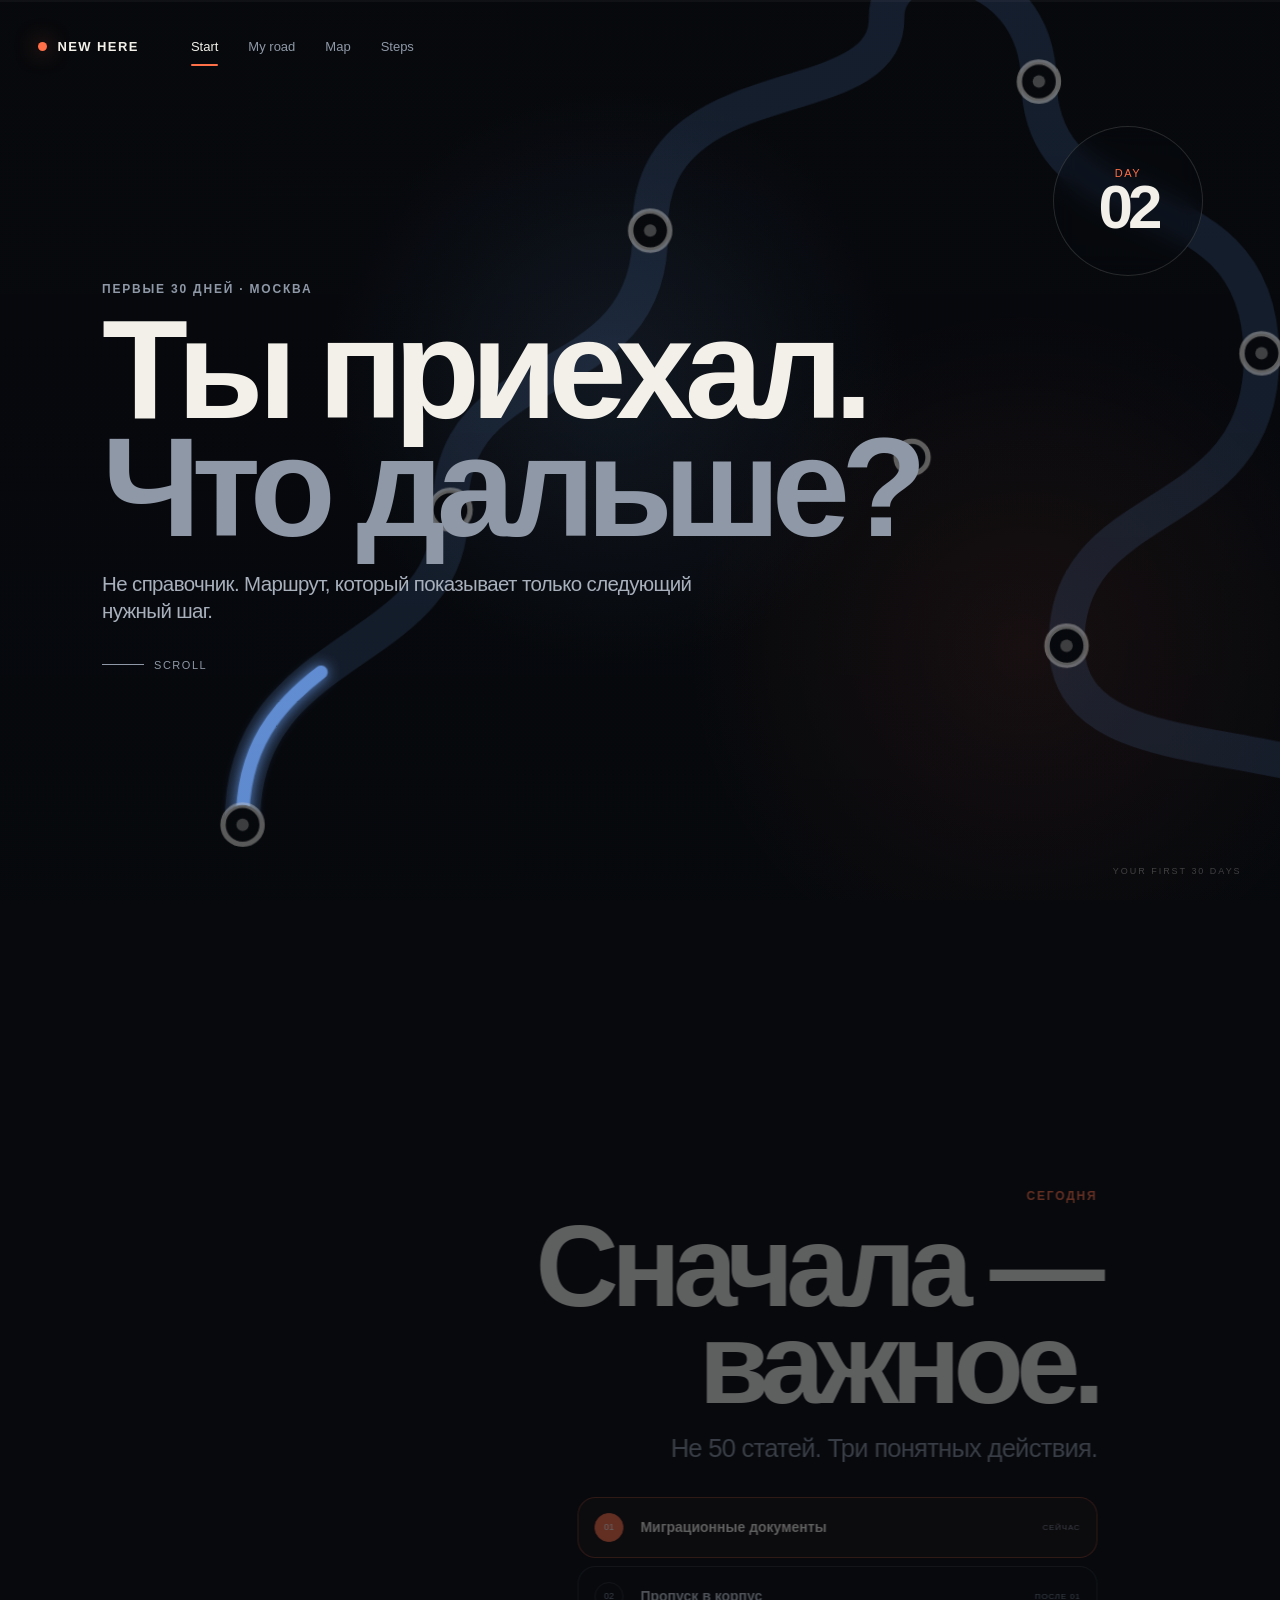
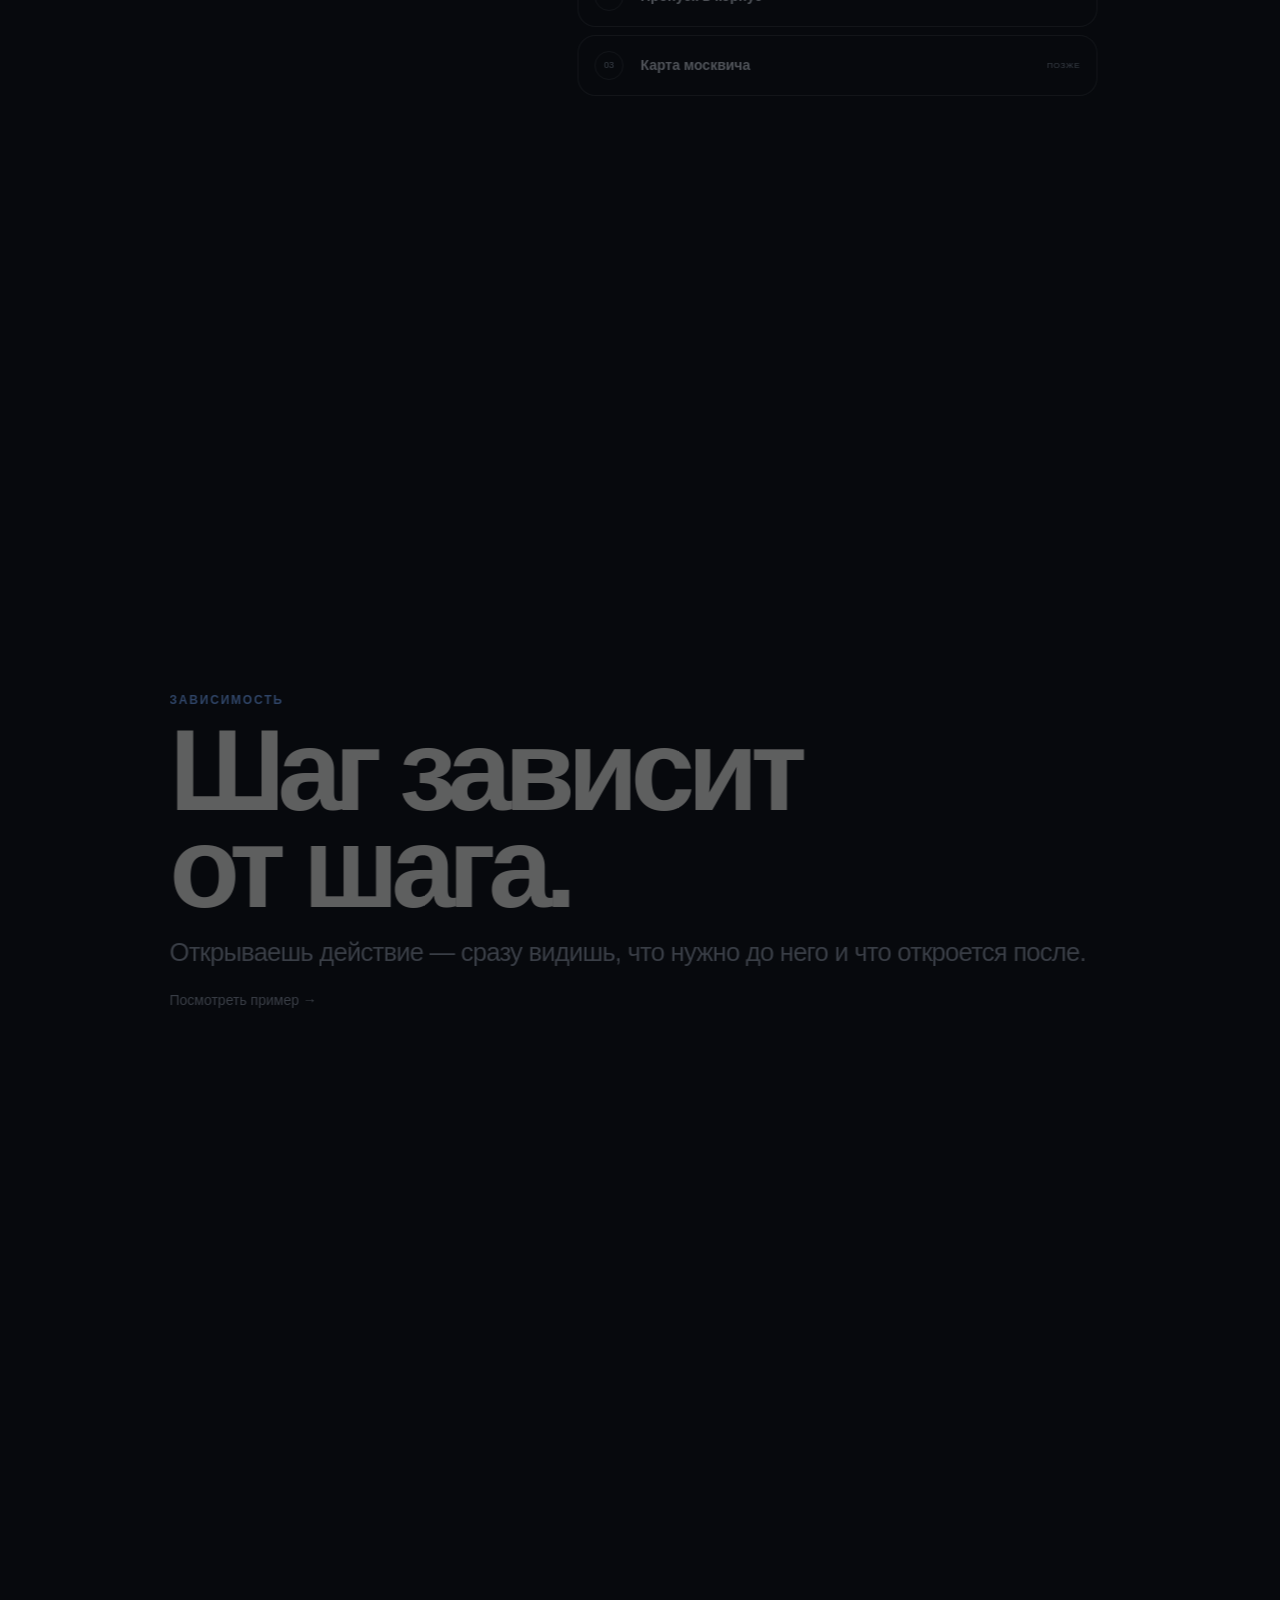
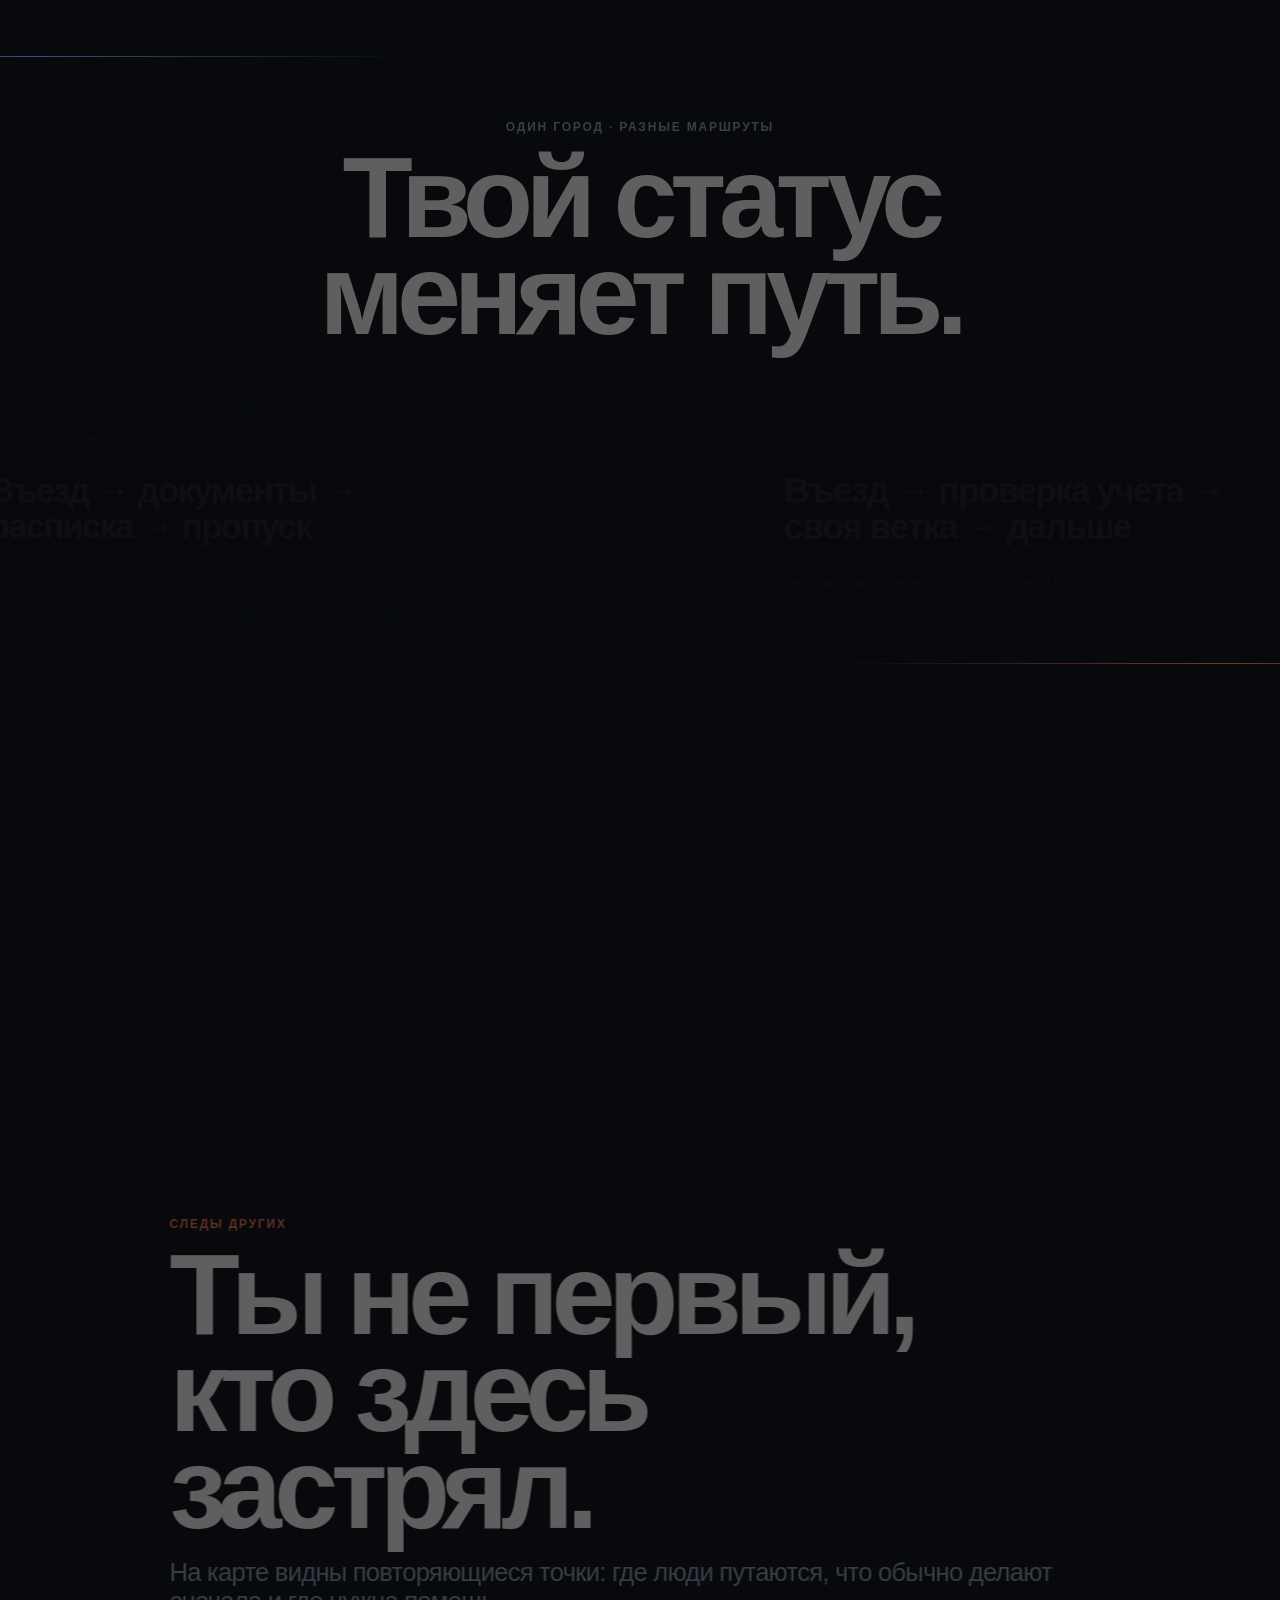
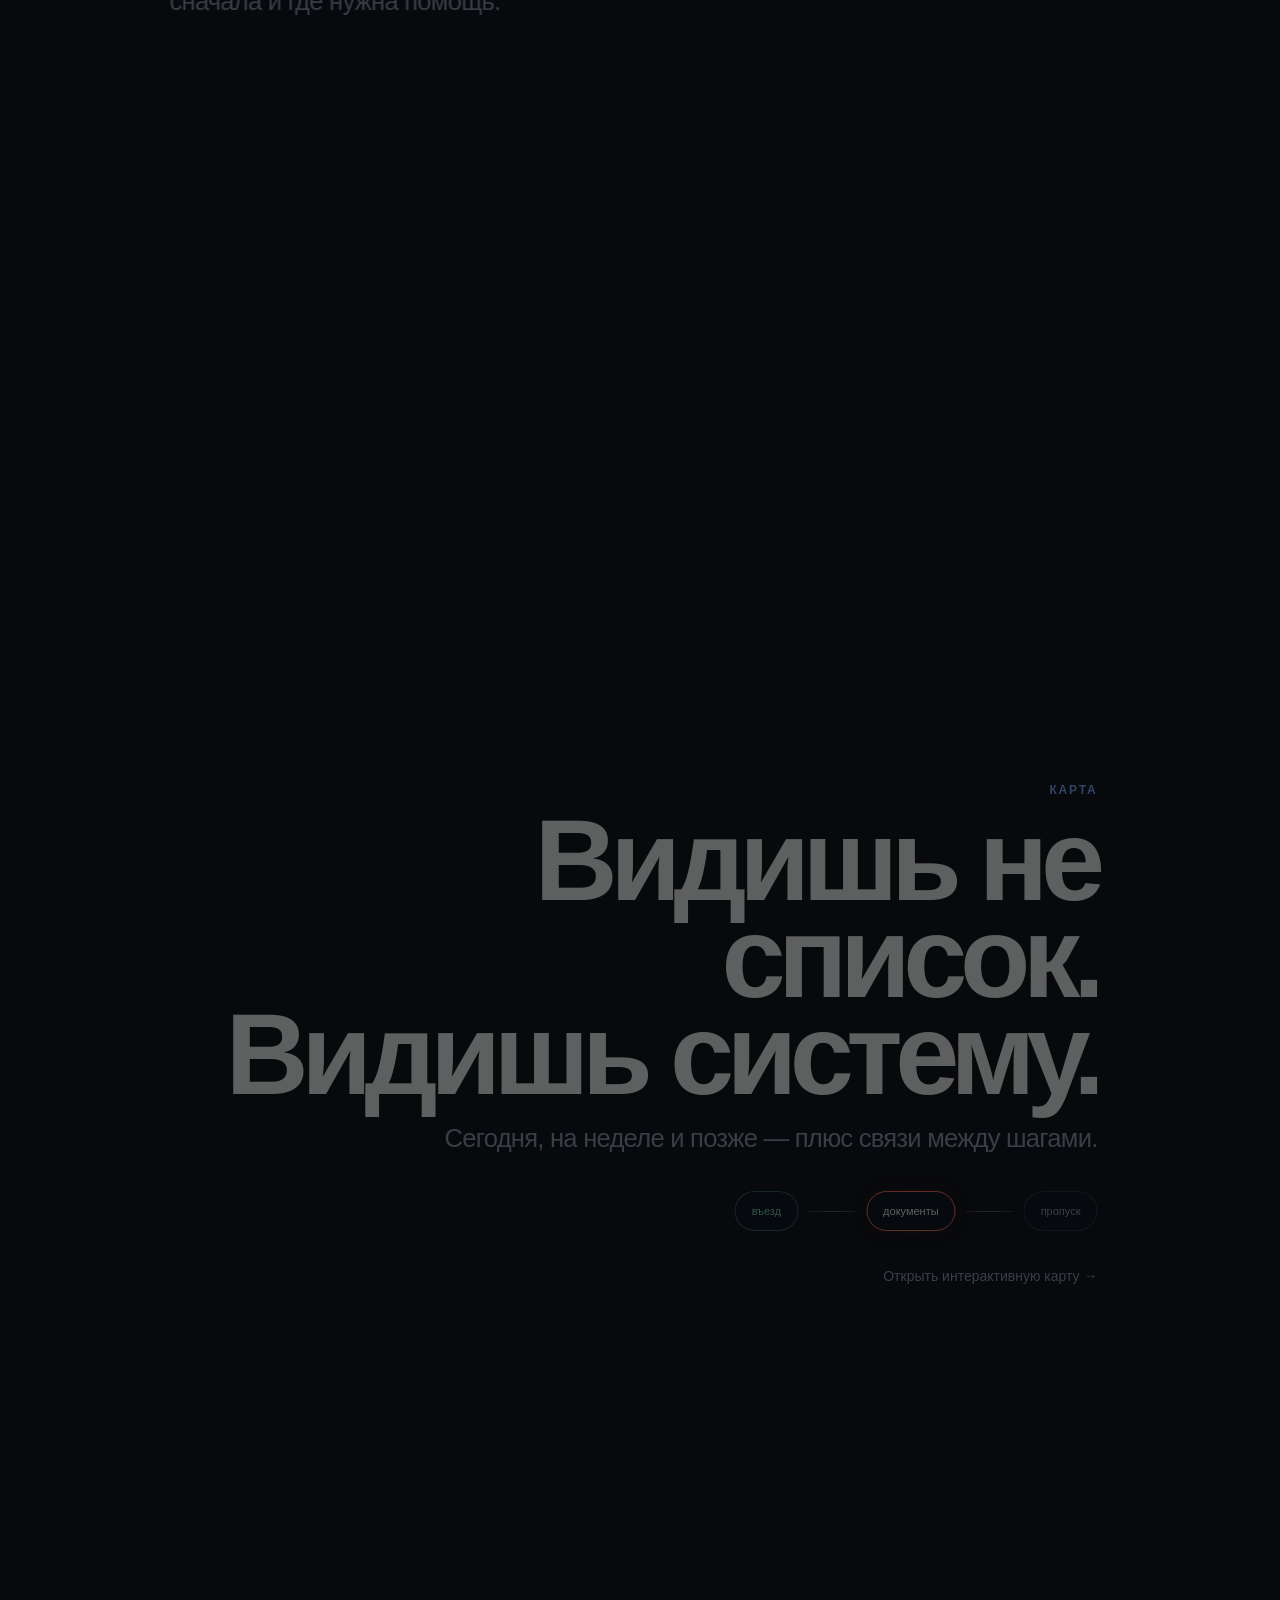
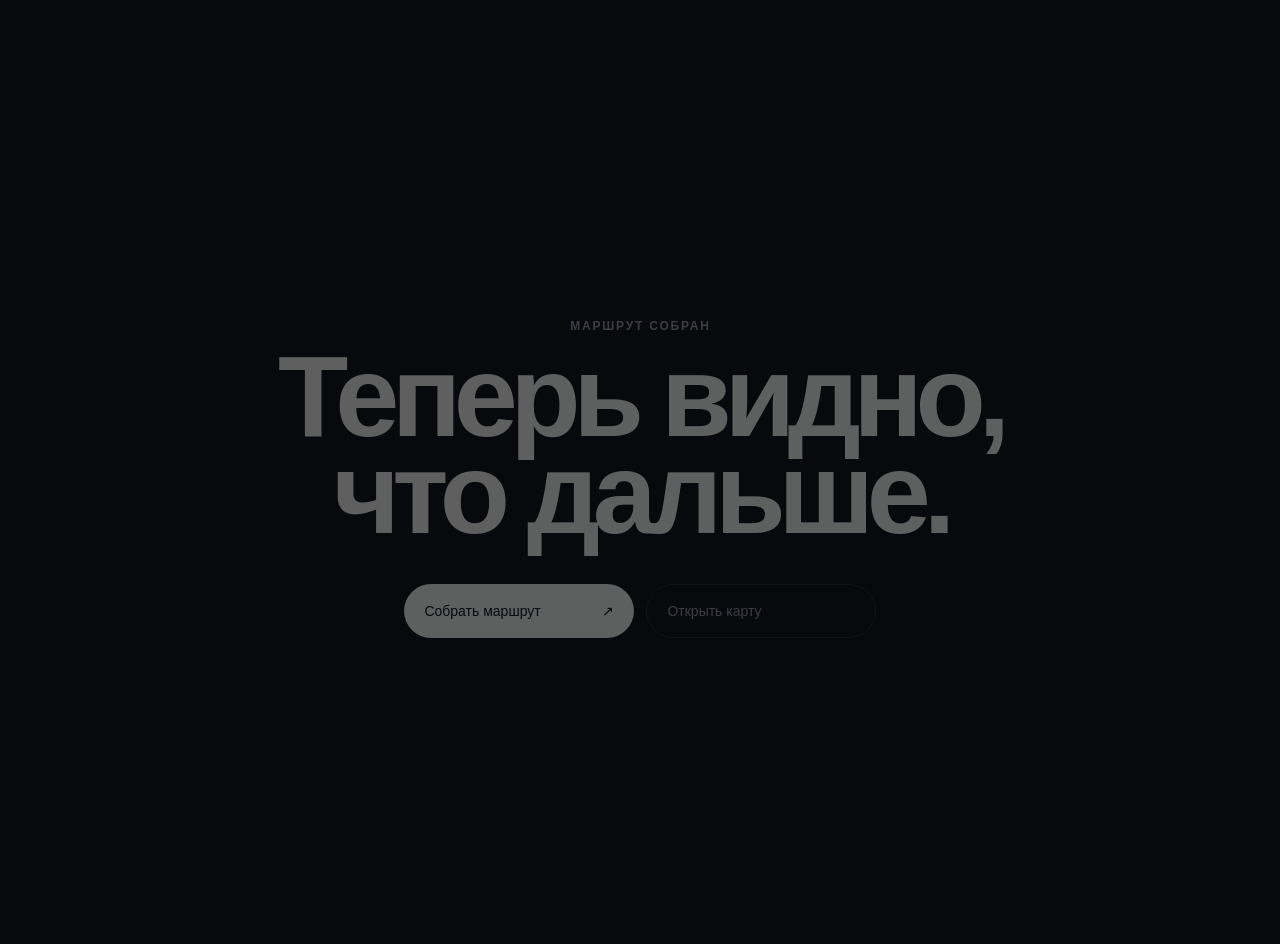
==== index.html @ 11627825 "Add files via upload" ====
<!doctype html>
<html lang="ru">
<head>
  <meta charset="utf-8">
  <meta name="viewport" content="width=device-width,initial-scale=1">
  <title>NEW HERE: Moscow</title>
  <meta name="description" content="Первые 30 дней иностранного студента в Москве — как понятный маршрут.">
  <link rel="stylesheet" href="home-v4.css">
</head>
<body class="home-page v4-home">
  <div class="scroll-progress" aria-hidden="true"><span></span></div>

  <header class="site-header">
    <a class="brand" href="index.html"><span class="brand-mark"></span>NEW HERE</a>
    <nav class="nav">
      <a class="active" href="index.html">Start</a>
      <a href="route.html">My road</a>
      <a href="map.html">Map</a>
      <a href="step.html">Steps</a>
    </nav>
  </header>

  <div class="route-stage" aria-hidden="true">
    <div class="route-phase-label">YOUR FIRST 30 DAYS</div>
    <div class="route-camera">
      <svg class="route-svg" viewBox="0 0 1700 1200" preserveAspectRatio="xMidYMid meet">
        <defs>
          <filter id="softGlow" x="-50%" y="-50%" width="200%" height="200%">
            <feGaussianBlur stdDeviation="8" result="blur"/>
            <feMerge><feMergeNode in="blur"/><feMergeNode in="SourceGraphic"/></feMerge>
          </filter>
        </defs>
        <path class="route-shadow" d="M180 1030 C180 820 420 850 420 680 C420 500 650 560 650 370 C650 180 920 250 920 135 C920 55 1090 70 1090 210 C1090 390 1335 310 1335 520 C1335 720 1110 670 1110 845 C1110 1010 1430 920 1530 1080"/>
        <path class="route-main" d="M180 1030 C180 820 420 850 420 680 C420 500 650 560 650 370 C650 180 920 250 920 135 C920 55 1090 70 1090 210 C1090 390 1335 310 1335 520 C1335 720 1110 670 1110 845 C1110 1010 1430 920 1530 1080"/>
        <path class="route-branch" d="M650 370 C770 410 780 630 940 630 C1060 630 1070 520 1200 520"/>
        <path class="route-branch route-branch-two" d="M1110 845 C965 900 900 1030 770 1030 C650 1030 625 915 510 915"/>

        <g class="route-node n0" data-node="0"><circle cx="180" cy="1030" r="22"/><circle class="node-core" cx="180" cy="1030" r="7"/></g>
        <g class="route-node n1" data-node="1"><circle cx="420" cy="680" r="22"/><circle class="node-core" cx="420" cy="680" r="7"/></g>
        <g class="route-node n2" data-node="2"><circle cx="650" cy="370" r="22"/><circle class="node-core" cx="650" cy="370" r="7"/></g>
        <g class="route-node n3" data-node="3"><circle cx="1090" cy="210" r="22"/><circle class="node-core" cx="1090" cy="210" r="7"/></g>
        <g class="route-node n4" data-node="4"><circle cx="1335" cy="520" r="22"/><circle class="node-core" cx="1335" cy="520" r="7"/></g>
        <g class="route-node n5" data-node="5"><circle cx="1110" cy="845" r="22"/><circle class="node-core" cx="1110" cy="845" r="7"/></g>
        <g class="route-node branch-node" data-node="2"><circle cx="940" cy="630" r="18"/><circle class="node-core" cx="940" cy="630" r="6"/></g>
      </svg>
    </div>
  </div>

  <main class="home-scenes">
    <section class="scene scene-hero" data-scene="0">
      <div class="scene-copy scene-left">
        <div class="eyebrow">Первые 30 дней · Москва</div>
        <h1>Ты приехал.<br><span>Что дальше?</span></h1>
        <p class="hero-subline">Не справочник. Маршрут, который показывает только следующий нужный шаг.</p>
        <a class="scroll-cue" href="#today"><i></i>scroll</a>
      </div>
      <div class="scene-badge hero-badge"><span>DAY</span><strong>02</strong></div>
    </section>

    <section class="scene" id="today" data-scene="1">
      <div class="scene-copy scene-right">
        <div class="eyebrow orange">Сегодня</div>
        <h2>Сначала —<br>важное.</h2>
        <p>Не 50 статей. Три понятных действия.</p>
        <div class="scene-task-preview">
          <div class="mini-task active"><span>01</span><b>Миграционные документы</b><small>сейчас</small></div>
          <div class="mini-task"><span>02</span><b>Пропуск в корпус</b><small>после 01</small></div>
          <div class="mini-task"><span>03</span><b>Карта москвича</b><small>позже</small></div>
        </div>
      </div>
      <div class="route-caption cap-1">01 · сейчас</div>
    </section>

    <section class="scene" data-scene="2">
      <div class="scene-copy scene-left narrow">
        <div class="eyebrow blue">Зависимость</div>
        <h2>Шаг зависит<br>от шага.</h2>
        <p>Открываешь действие — сразу видишь, что нужно до него и что откроется после.</p>
        <a class="text-link" href="step.html">Посмотреть пример →</a>
      </div>
      <div class="route-caption cap-2">02 · почему?</div>
    </section>

    <section class="scene scene-switch" data-scene="3">
      <div class="scene-copy scene-center wide-copy">
        <div class="eyebrow">Один город · разные маршруты</div>
        <h2>Твой статус<br>меняет путь.</h2>
        <div class="route-variants" aria-label="Примеры маршрутов">
          <article class="route-variant visa-variant">
            <small>Пример A · учебная виза</small>
            <strong>Въезд → документы → расписка → пропуск</strong>
            <span>Видны только шаги этого сценария.</span>
          </article>
          <article class="route-variant visa-free-variant">
            <small>Пример B · безвизовый въезд</small>
            <strong>Въезд → проверка учёта → своя ветка → дальше</strong>
            <span>Некоторые шаги появляются только при нужном статусе.</span>
          </article>
        </div>
      </div>
      <div class="motion-rail rail-one"></div>
      <div class="motion-rail rail-two"></div>
    </section>

    <section class="scene scene-traces" data-scene="4">
      <div class="scene-copy scene-left">
        <div class="eyebrow orange">Следы других</div>
        <h2>Ты не первый,<br>кто здесь застрял.</h2>
        <p>На карте видны повторяющиеся точки: где люди путаются, что обычно делают сначала и где нужна помощь.</p>
        <div class="trace-stack">
          <div class="trace-pill"><span>01</span><b>Здесь часто путают порядок шагов</b></div>
          <div class="trace-pill"><span>02</span><b>Этот шаг зависит от предыдущего</b></div>
          <div class="trace-pill"><span>03</span><b>Если сложно — переход к живой помощи</b></div>
        </div>
      </div>
      <div class="route-caption cap-4">03 · не только у тебя</div>
    </section>

    <section class="scene scene-map-preview" data-scene="5">
      <div class="scene-copy scene-right map-preview-copy">
        <div class="eyebrow blue">Карта</div>
        <h2>Видишь не список.<br>Видишь систему.</h2>
        <p>Сегодня, на неделе и позже — плюс связи между шагами.</p>
        <div class="map-preview-mini">
          <span class="preview-node done">въезд</span>
          <i></i>
          <span class="preview-node current">документы</span>
          <i></i>
          <span class="preview-node">пропуск</span>
        </div>
        <a class="text-link" href="map.html">Открыть интерактивную карту →</a>
      </div>
    </section>

    <section class="scene scene-final" data-scene="6">
      <div class="scene-copy scene-center">
        <div class="eyebrow">Маршрут собран</div>
        <h2>Теперь видно,<br>что дальше.</h2>
        <div class="final-actions">
          <a class="primary-action" href="route.html">Собрать маршрут <span>↗</span></a>
          <a class="secondary-action" href="map.html">Открыть карту</a>
        </div>
      </div>
      <div class="route-caption cap-3">04 · дальше</div>
    </section>
  </main>

  <script src="home-v4.js"></script>
</body>
</html>
---- home-v4.css ----
:root{
  --bg:#07090d;
  --bg-soft:#0b0f16;
  --panel:#101620;
  --panel-2:#151d29;
  --text:#f2f0e9;
  --muted:#8f98a7;
  --line:rgba(242,240,233,.14);
  --blue:#74aaff;
  --orange:#ff7048;
  --green:#72d6a5;
  --radius:26px;
  --pad:clamp(20px,3vw,48px);
  --header-h:76px;
}
*{box-sizing:border-box}
html{background:var(--bg);scroll-behavior:smooth}
body{margin:0;background:var(--bg);color:var(--text);font-family:Inter,Arial,Helvetica,sans-serif;-webkit-font-smoothing:antialiased}
a{color:inherit;text-decoration:none}
button{font:inherit}
::selection{background:var(--orange);color:white}

/* header */
.site-header{position:fixed;left:var(--pad);top:26px;z-index:100;display:flex;align-items:center;gap:52px;height:40px;padding:0;background:transparent;border:0;border-radius:0;backdrop-filter:none}
.brand{display:flex;align-items:center;gap:10px;font-size:13px;font-weight:700;letter-spacing:.11em;white-space:nowrap}
.brand-mark{width:9px;height:9px;border-radius:50%;background:var(--orange);box-shadow:0 0 22px rgba(255,112,72,.7)}
.nav{display:flex;gap:30px;align-items:center}
.nav a{position:relative;font-size:13px;color:var(--muted);padding:7px 0;border-radius:0;transition:.25s ease}
.nav a:hover,.nav a.active{color:var(--text);background:transparent}
.nav a.active:after{content:"";position:absolute;left:0;right:0;bottom:-5px;height:2px;border-radius:999px;background:var(--orange)}

.eyebrow{font-size:12px;line-height:1;text-transform:uppercase;letter-spacing:.15em;color:var(--muted);font-weight:700}
.eyebrow.orange{color:var(--orange)}
.eyebrow.blue{color:var(--blue)}
.text-link{display:inline-block;margin-top:25px;font-size:14px;color:var(--muted);transition:.25s}.text-link:hover{color:var(--text);transform:translateX(5px)}

/* HOME — scroll is the main visual */
.home-page{overflow-x:hidden}
.scroll-progress{position:fixed;left:0;top:0;width:100%;height:2px;z-index:150;background:rgba(255,255,255,.04)}
.scroll-progress span{display:block;width:0;height:100%;background:linear-gradient(90deg,var(--blue),var(--orange));box-shadow:0 0 16px rgba(116,170,255,.4)}
.route-stage{position:fixed;inset:0;z-index:1;overflow:hidden;pointer-events:none;background:radial-gradient(circle at 48% 45%,rgba(31,42,58,.42),transparent 35%),radial-gradient(circle at 80% 70%,rgba(255,112,72,.06),transparent 28%)}
.route-stage:after{content:"";position:absolute;inset:0;background:linear-gradient(180deg,rgba(7,9,13,.08),rgba(7,9,13,.18));pointer-events:none}
.route-camera{position:absolute;width:124vw;height:114vh;left:-12vw;top:-7vh;will-change:transform;transform-origin:50% 50%}
.route-svg{width:100%;height:100%;overflow:visible}
.route-shadow,.route-main,.route-branch{fill:none;stroke-linecap:round;stroke-linejoin:round}
.route-shadow{stroke:rgba(116,170,255,.14);stroke-width:40}
.route-main{stroke:url(#none);stroke:var(--blue);stroke-width:15;filter:url(#softGlow);opacity:.96}
.route-branch{stroke:var(--orange);stroke-width:12;opacity:.95;filter:url(#softGlow)}
.route-main,.route-branch{stroke-dasharray:4000;stroke-dashoffset:4000}
.route-node circle:first-child{fill:var(--bg);stroke:rgba(242,240,233,.42);stroke-width:6;transition:.5s cubic-bezier(.2,.8,.2,1)}
.route-node .node-core{fill:rgba(242,240,233,.28);transition:.5s cubic-bezier(.2,.8,.2,1)}
.route-node.active circle:first-child{stroke:var(--text);transform-origin:center;transform:scale(1.18);filter:url(#softGlow)}
.route-node.active .node-core{fill:var(--orange)}
.branch-node.active .node-core{fill:var(--blue)}
.home-scenes{position:relative;z-index:2}
.scene{position:relative;min-height:108svh;padding:120px var(--pad) 70px;display:flex;align-items:center}
.scene-hero{min-height:115svh;align-items:flex-end;padding-bottom:10vh}
.scene-copy{position:relative;z-index:3;will-change:transform,opacity}
.scene-left{margin-left:5vw;max-width:820px}
.scene-right{margin-left:auto;margin-right:6vw;text-align:right;max-width:780px}
.scene-center{margin:auto;text-align:center;max-width:960px}
.scene-copy h1,.scene-copy h2{margin:16px 0 0;font-weight:650;letter-spacing:-.065em;line-height:.84}
.scene-copy h1{font-size:clamp(76px,11vw,180px)}
.scene-copy h1 span{color:var(--muted)}
.scene-copy h2{font-size:clamp(68px,9vw,146px)}
.scene-copy p{margin:22px 0 0;font-size:clamp(18px,2vw,30px);color:var(--muted);letter-spacing:-.03em}
.scene-copy.narrow{max-width:760px}
.hero-badge{position:absolute;right:6vw;top:15vh;width:150px;height:150px;border:1px solid var(--line);border-radius:50%;display:flex;flex-direction:column;align-items:center;justify-content:center;background:rgba(7,9,13,.4);backdrop-filter:blur(12px);z-index:4}
.hero-badge span{font-size:11px;color:var(--orange);letter-spacing:.14em}.hero-badge strong{font-size:62px;line-height:.9;letter-spacing:-.08em}
.scroll-cue{display:inline-flex;align-items:center;gap:10px;margin-top:34px;font-size:11px;letter-spacing:.14em;text-transform:uppercase;color:var(--muted)}
.scroll-cue i{width:42px;height:1px;background:var(--muted);position:relative;overflow:hidden}.scroll-cue i:after{content:"";position:absolute;inset:0;background:var(--text);transform:translateX(-100%);animation:cue 1.8s ease-in-out infinite}@keyframes cue{50%{transform:translateX(0)}100%{transform:translateX(100%)}}
.scene-badge,.route-caption{will-change:transform,opacity}
.route-caption{position:absolute;font-size:11px;letter-spacing:.14em;text-transform:uppercase;color:rgba(242,240,233,.48);border:1px solid var(--line);border-radius:999px;padding:10px 13px;background:rgba(7,9,13,.5);backdrop-filter:blur(12px)}
.cap-1{left:22%;bottom:19%}.cap-2{right:22%;top:23%}.cap-3{left:50%;bottom:15%;transform:translateX(-50%)}
.final-actions{display:flex;justify-content:center;gap:12px;margin-top:42px;flex-wrap:wrap}
.primary-action,.secondary-action{display:inline-flex;align-items:center;justify-content:space-between;gap:40px;min-width:230px;padding:18px 20px;border-radius:999px;font-size:14px;transition:.3s ease}
.primary-action{background:var(--text);color:var(--bg)}.primary-action:hover{background:var(--orange);color:white;transform:translateY(-3px)}
.secondary-action{border:1px solid var(--line);color:var(--muted)}.secondary-action:hover{border-color:rgba(255,255,255,.35);color:var(--text);transform:translateY(-3px)}

/* ROUTE PAGE */
.route-page{min-height:100vh;background:radial-gradient(circle at 80% 10%,rgba(116,170,255,.08),transparent 28%),var(--bg)}
.route-shell{padding:150px var(--pad) 90px;display:grid;grid-template-columns:minmax(280px,.75fr) minmax(360px,1fr) minmax(420px,1.2fr);gap:clamp(28px,4vw,80px);align-items:start}
.route-intro{position:sticky;top:140px}.route-intro h1{font-size:clamp(58px,7vw,110px);line-height:.87;letter-spacing:-.06em;margin:16px 0 0}
.route-questions{display:flex;flex-direction:column;border-top:1px solid var(--line)}
.route-question{padding:25px 0 30px;border-bottom:1px solid var(--line);opacity:.56;transition:.25s}.route-question:hover,.route-question.active-question{opacity:1}
.route-question>span{display:block;font-size:11px;color:var(--muted);margin-bottom:10px}.route-question>strong{font-size:22px;letter-spacing:-.03em}
.route-options{display:flex;gap:8px;flex-wrap:wrap;margin-top:17px}.choice{border:1px solid var(--line);background:transparent;color:var(--muted);border-radius:999px;padding:10px 13px;cursor:pointer;transition:.2s}.choice:hover,.choice.active{background:var(--text);border-color:var(--text);color:var(--bg)}
.route-result{background:var(--panel);border:1px solid var(--line);border-radius:32px;padding:30px;position:sticky;top:110px;box-shadow:0 30px 90px rgba(0,0,0,.28)}
.route-result-head{display:flex;justify-content:space-between;align-items:end;padding-bottom:26px}.route-result-head h2{font-size:64px;line-height:.9;margin:8px 0 0;letter-spacing:-.06em}.route-result-head a{font-size:12px;color:var(--muted)}
.route-task{display:grid;grid-template-columns:42px 1fr auto;gap:16px;align-items:center;padding:22px 0;border-top:1px solid var(--line)}
.task-no{width:34px;height:34px;display:grid;place-items:center;border-radius:50%;border:1px solid var(--line);font-size:11px}.route-task small{display:block;color:var(--muted);font-size:10px;text-transform:uppercase;letter-spacing:.11em;margin-bottom:5px}.route-task strong{font-size:20px;letter-spacing:-.025em}.route-task>a{width:40px;height:40px;border-radius:50%;display:grid;place-items:center;background:var(--orange);color:white}.locked-task,.later-task{opacity:.45}.locked-task>span:last-child,.later-task>span:last-child{font-size:10px;color:var(--muted);text-transform:uppercase}

/* MAP PAGE — useful dependency explorer */
.map-page{height:100vh;overflow:hidden;background:var(--bg)}
.map-shell{height:100vh;padding-top:88px;display:grid;grid-template-columns:210px minmax(600px,1fr) 330px;gap:0}
.map-sidebar{padding:36px 26px 26px var(--pad);border-right:1px solid var(--line);display:flex;flex-direction:column;justify-content:space-between;background:#080b10}
.map-sidebar h1{font-size:58px;letter-spacing:-.06em;margin:12px 0 6px}.map-context{font-size:12px;color:var(--muted)}
.map-legend{display:flex;flex-direction:column;gap:12px;font-size:11px;text-transform:uppercase;letter-spacing:.1em;color:var(--muted)}.map-legend span{display:flex;gap:9px;align-items:center}.dot{width:8px;height:8px;border-radius:50%;background:#3d4652}.dot.done{background:var(--green)}.dot.current{background:var(--orange);box-shadow:0 0 14px rgba(255,112,72,.6)}
.sidebar-link{font-size:12px;color:var(--muted)}
.dependency-map{position:relative;overflow:hidden;background:radial-gradient(circle at 52% 48%,rgba(116,170,255,.10),transparent 28%),#090d13}
.map-grid{position:absolute;inset:0;background-image:linear-gradient(rgba(255,255,255,.035) 1px,transparent 1px),linear-gradient(90deg,rgba(255,255,255,.035) 1px,transparent 1px);background-size:52px 52px;mask-image:radial-gradient(circle at center,#000 25%,transparent 78%)}
.dependency-lines{position:absolute;inset:0;width:100%;height:100%;overflow:visible}.dep-line{fill:none;stroke-width:4;stroke-linecap:round}.dep-line.done{stroke:rgba(114,214,165,.72)}.dep-line.current{stroke:var(--orange);filter:drop-shadow(0 0 7px rgba(255,112,72,.5));stroke-dasharray:9 9;animation:flow 1.2s linear infinite}.dep-line.locked{stroke:rgba(242,240,233,.15)}.dep-line.branch{stroke:rgba(116,170,255,.4);stroke-dasharray:6 10}@keyframes flow{to{stroke-dashoffset:-36}}
.dep-node{position:absolute;left:var(--x);top:var(--y);transform:translate(-50%,-50%);z-index:3;width:148px;min-height:86px;padding:14px 15px;text-align:left;border-radius:18px;border:1px solid var(--line);background:rgba(15,21,31,.9);color:var(--text);backdrop-filter:blur(14px);cursor:pointer;transition:.3s cubic-bezier(.2,.8,.2,1);box-shadow:0 18px 50px rgba(0,0,0,.22)}
.dep-node:hover,.dep-node.selected{transform:translate(-50%,-50%) scale(1.06);border-color:rgba(255,255,255,.36);z-index:5}.dep-node.selected{box-shadow:0 0 0 1px var(--orange),0 24px 70px rgba(255,112,72,.12)}
.dep-node .node-index{display:block;font-size:10px;color:var(--muted);margin-bottom:9px}.dep-node strong{font-size:14px;line-height:1.04;letter-spacing:-.02em}.dep-node small{display:block;margin-top:9px;font-size:9px;text-transform:uppercase;letter-spacing:.1em;color:var(--muted)}
.dep-node.done:before,.dep-node.current:before{content:"";position:absolute;left:-7px;top:18px;width:10px;height:10px;border-radius:50%;border:2px solid #090d13;background:var(--green)}.dep-node.current:before{background:var(--orange);box-shadow:0 0 13px rgba(255,112,72,.7)}.dep-node.branch:before{content:"";position:absolute;left:-7px;top:18px;width:10px;height:10px;border-radius:50%;border:2px solid #090d13;background:var(--blue)}
.map-hint{position:absolute;left:50%;bottom:24px;transform:translateX(-50%);font-size:10px;text-transform:uppercase;letter-spacing:.14em;color:var(--muted)}
.map-inspector{padding:38px 30px;border-left:1px solid var(--line);background:#0b0f16;position:relative;display:flex;flex-direction:column}
.inspector-close{display:none;position:absolute;right:20px;top:20px;border:0;background:none;color:var(--text);font-size:28px}.inspector-status{font-size:10px;color:var(--orange);letter-spacing:.14em;font-weight:700}.inspector-number{font-size:92px;line-height:.82;letter-spacing:-.08em;margin:22px 0 24px}.map-inspector h2{font-size:30px;line-height:.98;letter-spacing:-.045em;margin:0}.inspector-rule{height:1px;background:var(--line);margin:28px 0}.map-inspector dl{margin:0;display:flex;flex-direction:column;gap:20px}.map-inspector dl div{display:grid;grid-template-columns:88px 1fr;gap:12px}.map-inspector dt{font-size:10px;text-transform:uppercase;letter-spacing:.1em;color:var(--muted)}.map-inspector dd{margin:0;font-size:13px;line-height:1.35}.inspector-action{margin-top:auto;display:flex;justify-content:space-between;align-items:center;padding:16px 18px;border-radius:999px;background:var(--text);color:var(--bg);font-size:13px;transition:.25s}.inspector-action:hover{background:var(--orange);color:white}

/* STEP PAGE */
.step-shell{padding:150px var(--pad) 100px;display:grid;grid-template-columns:minmax(250px,.55fr) minmax(520px,1.1fr);gap:clamp(50px,8vw,150px);max-width:1380px;margin:auto}
.step-aside{position:sticky;top:140px;height:max-content}.big-step{font-size:clamp(120px,16vw,240px);line-height:.78;letter-spacing:-.09em;color:#202835;margin:22px 0 32px;font-weight:700}
.step-content{border-top:1px solid var(--line)}.step-block{padding:72px 0;border-bottom:1px solid var(--line)}.step-block small{font-size:10px;text-transform:uppercase;letter-spacing:.14em;color:var(--muted)}.step-block h1,.step-block h2{letter-spacing:-.06em;line-height:.9;margin:16px 0 0}.step-block h1{font-size:clamp(68px,8vw,126px)}.step-block h2{font-size:clamp(48px,6vw,88px)}
.step-chain{display:flex;align-items:center;gap:10px;flex-wrap:wrap;margin-top:42px}.step-chain div{padding:14px 16px;border:1px solid var(--line);border-radius:999px;color:var(--muted);font-size:12px}.step-chain div.active{border-color:var(--orange);color:var(--text);background:rgba(255,112,72,.08)}.step-chain span{color:var(--muted)}
.compact-info{display:grid;grid-template-columns:1fr 1fr;gap:60px}.compact-info p{font-size:18px;line-height:1.45;color:#c1c7d0;max-width:420px}.trace-block blockquote{font-size:clamp(42px,6vw,82px);line-height:.95;letter-spacing:-.05em;margin:20px 0;color:var(--orange)}.next-block .primary-action{margin-top:35px}

@media(max-width:1100px){
  .map-shell{grid-template-columns:160px 1fr 285px}.dep-node{width:126px}.map-inspector{padding:32px 22px}.route-shell{grid-template-columns:1fr 1.2fr}.route-intro{grid-column:1/-1;position:relative;top:auto}.route-result{position:relative;top:auto}
}
@media(max-width:820px){
  .site-header{left:14px;right:14px;top:12px;width:calc(100% - 28px);justify-content:space-between}.brand{font-size:11px}.nav{gap:0}.nav a{padding:8px 8px;font-size:11px}
  .scene{padding-left:24px;padding-right:24px}.scene-left{margin-left:0}.scene-right{margin-right:0}.scene-copy h1{font-size:clamp(64px,18vw,118px)}.scene-copy h2{font-size:clamp(60px,16vw,106px)}.hero-badge{width:110px;height:110px;right:24px;top:16vh}.hero-badge strong{font-size:46px}.route-camera{width:180vw;left:-40vw}.route-caption{display:none}
  .route-shell{display:block;padding:120px 20px 60px}.route-intro{margin-bottom:60px}.route-questions{margin-bottom:50px}.route-result{padding:22px}.route-result-head h2{font-size:52px}
  .map-page{height:auto;overflow:auto}.map-shell{min-height:100vh;height:auto;padding-top:82px;display:block}.map-sidebar{height:auto;min-height:170px;padding:25px 20px;display:grid;grid-template-columns:1fr 1fr;gap:20px;border-right:0;border-bottom:1px solid var(--line)}.map-legend{align-self:end}.sidebar-link{display:none}.dependency-map{height:72vh;min-height:580px}.map-inspector{position:fixed;left:12px;right:12px;bottom:12px;z-index:90;border:1px solid var(--line);border-radius:26px;min-height:310px;transform:translateY(calc(100% + 30px));transition:.35s cubic-bezier(.2,.8,.2,1);box-shadow:0 30px 80px rgba(0,0,0,.6)}.map-inspector.open{transform:translateY(0)}.inspector-close{display:block}.inspector-number{font-size:62px;margin:10px 0}.inspector-rule{margin:17px 0}.map-inspector dl{gap:11px}.inspector-action{margin-top:22px}.dep-node{width:116px;min-height:75px;padding:11px}.dep-node strong{font-size:12px}
  .step-shell{display:block;padding:125px 20px 70px}.step-aside{position:relative;top:auto;margin-bottom:65px}.big-step{font-size:130px}.compact-info{grid-template-columns:1fr;gap:25px}
}
@media(max-width:540px){.nav a:nth-child(2){display:none}.hero-badge{display:none}.scene{min-height:100svh}.scene-center{text-align:left}.final-actions{justify-content:flex-start}.primary-action,.secondary-action{width:100%}.map-sidebar{grid-template-columns:1fr}.map-legend{flex-direction:row;flex-wrap:wrap}.dependency-map{height:68vh}.dep-node{width:105px}.dep-node small{display:none}}
@media(prefers-reduced-motion:reduce){*{scroll-behavior:auto!important;animation:none!important;transition:none!important}.route-main,.route-branch{stroke-dashoffset:0!important}.scene-copy{transform:none!important;opacity:1!important}}

/* =========================================================
   V4 — longer story, clearer route builder, useful map
   ========================================================= */

/* global nav: four clear destinations */
.v4-home .site-header{gap:52px}
.v4-home .nav a{padding-inline:0}

/* HOME V4 */
.v4-home .route-stage{background:
  radial-gradient(circle at 48% 42%,rgba(31,42,58,.52),transparent 34%),
  radial-gradient(circle at 80% 72%,rgba(255,112,72,.08),transparent 28%),
  #07090d;
  transition:background .8s ease;
}
.v4-home .route-stage.phase-two{background:
  radial-gradient(circle at 66% 44%,rgba(255,112,72,.10),transparent 26%),
  radial-gradient(circle at 28% 68%,rgba(116,170,255,.12),transparent 30%),
  #07090d;
}
.v4-home .route-stage:before{content:"";position:absolute;inset:-20%;opacity:0;background:repeating-linear-gradient(110deg,transparent 0 90px,rgba(255,255,255,.025) 91px 92px);transform:translateX(-15%);transition:opacity .6s ease;pointer-events:none}
.v4-home .route-stage.phase-two:before{opacity:1;animation:gridDrift 8s linear infinite}
@keyframes gridDrift{to{transform:translateX(6%)}}
.route-phase-label{position:absolute;right:var(--pad);bottom:24px;z-index:3;font-size:9px;letter-spacing:.22em;color:rgba(242,240,233,.24);transition:.4s}
.v4-home .route-stage.phase-two .route-phase-label{color:rgba(255,112,72,.55);letter-spacing:.32em}
.route-branch-two{stroke:rgba(116,170,255,.55);stroke-dasharray:1600;stroke-dashoffset:1600;stroke-width:10}
.v4-home .scene{min-height:112svh}
.v4-home .scene-hero{min-height:122svh}
.hero-subline{max-width:620px!important;font-size:clamp(16px,1.6vw,24px)!important;line-height:1.35!important;color:#a8b0bc!important}
.wide-copy{max-width:1200px}
.v4-home .scene-switch{min-height:135svh;overflow:hidden}
.v4-home .scene-traces{min-height:125svh}
.v4-home .scene-map-preview{min-height:120svh}
.v4-home .scene-final{min-height:112svh}

.scene-task-preview{margin-top:34px;display:grid;gap:8px;max-width:520px;margin-left:auto;text-align:left}
.mini-task{display:grid;grid-template-columns:34px 1fr auto;gap:12px;align-items:center;padding:15px 16px;border:1px solid var(--line);border-radius:18px;background:rgba(10,14,20,.66);backdrop-filter:blur(14px);color:var(--muted);transform:translateX(0);transition:.3s}
.mini-task span{width:29px;height:29px;border:1px solid var(--line);border-radius:50%;display:grid;place-items:center;font-size:9px}
.mini-task b{font-size:14px;color:#c9cfd7;font-weight:600}.mini-task small{text-transform:uppercase;letter-spacing:.1em;font-size:8px}
.mini-task.active{border-color:rgba(255,112,72,.42);background:rgba(255,112,72,.07)}
.mini-task.active span{background:var(--orange);border-color:var(--orange);color:white}.mini-task.active b{color:var(--text)}

.route-variants{display:grid;grid-template-columns:1fr 1fr;gap:18px;margin-top:52px;text-align:left;perspective:1200px}
.route-variant{min-height:210px;padding:26px;border-radius:28px;border:1px solid var(--line);background:rgba(10,14,20,.78);backdrop-filter:blur(18px);display:flex;flex-direction:column;justify-content:space-between;will-change:transform,opacity;box-shadow:0 35px 80px rgba(0,0,0,.22)}
.route-variant small{font-size:10px;text-transform:uppercase;letter-spacing:.12em;color:var(--muted)}
.route-variant strong{display:block;font-size:clamp(24px,2.8vw,42px);line-height:1;letter-spacing:-.045em;max-width:520px}
.route-variant span{font-size:12px;line-height:1.4;color:var(--muted);max-width:420px}
.visa-variant{border-color:rgba(116,170,255,.26)}
.visa-free-variant{border-color:rgba(255,112,72,.28)}
.motion-rail{position:absolute;height:1px;width:60vw;background:linear-gradient(90deg,transparent,var(--blue),transparent);opacity:.45;will-change:transform}
.rail-one{left:-10vw;top:28%}.rail-two{right:-8vw;bottom:22%;background:linear-gradient(90deg,transparent,var(--orange),transparent)}

.trace-stack{display:flex;flex-direction:column;gap:10px;margin-top:36px;max-width:650px}
.trace-pill{display:flex;align-items:center;gap:14px;width:max-content;max-width:100%;padding:13px 18px 13px 12px;border:1px solid var(--line);border-radius:999px;background:rgba(8,11,16,.76);backdrop-filter:blur(16px);will-change:transform,opacity}
.trace-pill span{width:30px;height:30px;border-radius:50%;display:grid;place-items:center;background:#141c28;color:var(--blue);font-size:9px}.trace-pill b{font-size:12px;font-weight:500;color:#c8ced7}
.trace-pill:nth-child(2){margin-left:7vw}.trace-pill:nth-child(3){margin-left:2vw}
.cap-4{right:16%;top:22%}

.map-preview-copy{max-width:900px}.map-preview-mini{margin:38px 0 12px;display:flex;align-items:center;justify-content:flex-end;gap:10px}
.preview-node{padding:13px 16px;border:1px solid var(--line);border-radius:999px;font-size:11px;color:var(--muted);background:rgba(9,13,19,.8)}
.preview-node.done{border-color:rgba(114,214,165,.38);color:var(--green)}.preview-node.current{border-color:var(--orange);color:var(--text);box-shadow:0 0 28px rgba(255,112,72,.12)}
.map-preview-mini i{display:block;width:48px;height:1px;background:linear-gradient(90deg,var(--line),rgba(255,255,255,.34),var(--line))}

/* ROUTE BUILDER V4 */
.v4-route{background:radial-gradient(circle at 85% 14%,rgba(116,170,255,.10),transparent 24%),radial-gradient(circle at 12% 78%,rgba(255,112,72,.06),transparent 25%),var(--bg)}
.route-builder-shell{padding:150px var(--pad) 110px;max-width:1500px;margin:auto}
.builder-hero{display:grid;grid-template-columns:1.15fr .7fr;gap:8vw;align-items:end;padding-bottom:70px;border-bottom:1px solid var(--line)}
.builder-hero h1{font-size:clamp(72px,9vw,150px);line-height:.82;letter-spacing:-.07em;margin:16px 0 0}
.builder-hero p{font-size:clamp(18px,1.7vw,26px);line-height:1.35;color:#aeb6c2;max-width:600px;margin:0 0 8px}
.builder-progress{display:flex;align-items:center;margin:34px 0 70px;max-width:720px}
.builder-progress span{width:34px;height:34px;border:1px solid var(--line);border-radius:50%;display:grid;place-items:center;font-size:9px;color:var(--muted);transition:.3s}
.builder-progress span.done{border-color:var(--orange);background:var(--orange);color:white;box-shadow:0 0 22px rgba(255,112,72,.2)}
.builder-progress i{height:1px;flex:1;background:var(--line)}
.builder-grid{display:grid;grid-template-columns:minmax(480px,1fr) minmax(420px,.86fr);gap:clamp(50px,7vw,120px);align-items:start}
.detailed-questions{border-top:0}
.detailed-questions .route-question{padding:34px 0 38px;opacity:1}
.question-meta{display:flex;align-items:center;justify-content:space-between;margin-bottom:14px}.question-meta>span{font-size:11px;color:var(--orange)}.question-meta small{font-size:9px;text-transform:uppercase;letter-spacing:.13em;color:#596474}
.detailed-questions .route-question>strong{font-size:clamp(26px,2.4vw,38px);display:block;letter-spacing:-.045em;max-width:620px}
.detailed-questions .route-question>p{font-size:13px;line-height:1.45;color:var(--muted);max-width:560px;margin:10px 0 0}
.select-wrap{display:grid;grid-template-columns:1fr auto;align-items:center;gap:16px;margin-top:20px;border:1px solid var(--line);border-radius:18px;padding:6px 8px 6px 16px;background:#0b1017}
.select-wrap>span{font-size:10px;text-transform:uppercase;letter-spacing:.1em;color:var(--muted)}
.select-wrap select{appearance:none;min-width:190px;background:#151d29;color:var(--text);border:0;border-radius:13px;padding:13px 38px 13px 14px;font:inherit;font-size:13px;outline:none}
.detailed-questions .route-options{margin-top:20px}.detailed-questions .choice{padding:12px 15px;background:#0b1017}.detailed-questions .choice.active{background:var(--text)}
.route-result-expanded{top:105px;padding:32px;max-height:calc(100vh - 130px);overflow:auto;scrollbar-width:thin}
.route-summary{display:flex;flex-wrap:wrap;gap:7px;padding:0 0 24px}.route-summary span{font-size:9px;text-transform:uppercase;letter-spacing:.08em;padding:8px 10px;border:1px solid var(--line);border-radius:999px;color:#aeb6c2}
.route-note{font-size:12px;line-height:1.45;color:var(--muted);padding:16px;border-radius:16px;background:#0b1119;border:1px solid rgba(116,170,255,.12);margin-bottom:8px}
.route-result-expanded .route-task{grid-template-columns:42px 1fr auto}.route-result-expanded .route-task strong{display:block}.route-task em{display:block;font-style:normal;font-size:11px;line-height:1.4;color:var(--muted);margin-top:6px;max-width:350px}
.route-build-action{width:100%;margin-top:22px}
.what-next{padding-top:110px;margin-top:90px;border-top:1px solid var(--line)}
.next-grid{display:grid;grid-template-columns:repeat(3,1fr);gap:10px;margin-top:28px}
.next-grid article{min-height:230px;padding:24px;border:1px solid var(--line);border-radius:24px;background:#0a0f16;display:flex;flex-direction:column}.next-grid article>span{font-size:11px;color:var(--orange)}.next-grid strong{font-size:24px;letter-spacing:-.035em;margin:auto 0 10px;max-width:300px}.next-grid p{font-size:12px;line-height:1.45;color:var(--muted);margin:0;max-width:300px}

/* MAP V4 */
.v4-map{height:100vh;overflow:hidden}
.map-shell-v4{grid-template-columns:240px minmax(680px,1fr) 380px;padding-top:82px}
.map-sidebar-v4{padding-top:30px}.map-sidebar-v4 h1{font-size:64px}.map-sidebar-v4 .map-context{line-height:1.5}
.map-filter-block small,.map-route-examples>small{display:block;font-size:9px;text-transform:uppercase;letter-spacing:.13em;color:#596474;margin-bottom:10px}
.map-filter-buttons{display:flex;flex-wrap:wrap;gap:6px}.map-filter{border:1px solid var(--line);background:transparent;color:var(--muted);border-radius:999px;padding:8px 10px;font-size:9px;text-transform:uppercase;letter-spacing:.07em;cursor:pointer}.map-filter.active,.map-filter:hover{background:var(--text);color:var(--bg);border-color:var(--text)}
.branch-dot{background:var(--blue)!important}
.map-route-examples{display:flex;flex-direction:column;gap:7px}.map-route-examples button{display:flex;justify-content:space-between;gap:8px;padding:10px 0;border:0;border-bottom:1px solid var(--line);background:transparent;color:#c8ced7;text-align:left;font-size:11px;cursor:pointer}.map-route-examples button span{color:var(--muted);font-size:9px}
.dependency-map-v4{background:radial-gradient(circle at 44% 45%,rgba(116,170,255,.12),transparent 31%),#080c12}
.map-topline{position:absolute;left:24px;right:24px;top:18px;z-index:6;display:flex;justify-content:space-between;font-size:8px;letter-spacing:.16em;color:#4d5868}.map-topline b{font-weight:500;color:#657183;letter-spacing:.08em}
.map-glow{position:absolute;width:34vw;height:34vw;left:30%;top:24%;border-radius:50%;background:rgba(116,170,255,.05);filter:blur(35px);pointer-events:none;animation:mapBreath 5s ease-in-out infinite alternate}@keyframes mapBreath{to{transform:scale(1.18) translate(3%,-2%);opacity:.6}}
.dependency-map-v4 .dep-node{width:155px;min-height:90px}.dependency-map-v4 .dep-node.help-node{border-style:dashed;border-color:rgba(255,255,255,.18)}
.dep-node.filtered-out{opacity:.08;pointer-events:none;filter:blur(1px)}
.dep-node.example-highlight{border-color:var(--blue);box-shadow:0 0 0 1px rgba(116,170,255,.38),0 20px 70px rgba(116,170,255,.12)}
.map-lane-label{position:absolute;z-index:1;font-size:9px;letter-spacing:.2em;color:rgba(242,240,233,.13);writing-mode:vertical-rl;transform:rotate(180deg)}
.label-today{left:5%;top:16%}.label-week{left:61%;top:18%}.label-later{right:4%;bottom:13%}
.map-inspector-v4{padding:32px 30px}.map-inspector-v4 .inspector-number{font-size:78px;margin:18px 0 18px}.map-inspector-v4 h2{font-size:34px}.inspector-lead{font-size:12px;line-height:1.45;color:var(--muted);margin:13px 0 0;max-width:310px}.map-inspector-v4 .inspector-rule{margin:22px 0}.map-inspector-v4 dl{gap:14px;overflow:auto}.map-inspector-v4 dl div{grid-template-columns:82px 1fr}.map-inspector-v4 dd{font-size:12px}.inspector-example{margin-top:22px;padding:14px;border:1px solid rgba(255,112,72,.16);background:rgba(255,112,72,.05);border-radius:16px}.inspector-example small{display:block;font-size:8px;text-transform:uppercase;letter-spacing:.12em;color:var(--orange);margin-bottom:7px}.inspector-example span{font-size:11px;line-height:1.4;color:#aeb6c2}.map-inspector-v4 .inspector-action{margin-top:20px}

@media(max-width:1200px){
  .map-shell-v4{grid-template-columns:190px 1fr 320px}.dependency-map-v4 .dep-node{width:130px}.map-route-examples{display:none}
  .builder-grid{grid-template-columns:1fr 460px;gap:45px}
}
@media(max-width:900px){
  .route-variants{grid-template-columns:1fr}.route-variant{min-height:180px}.trace-pill:nth-child(2),.trace-pill:nth-child(3){margin-left:0}
  .builder-hero{grid-template-columns:1fr;gap:28px}.builder-grid{display:block}.route-result-expanded{position:relative;top:auto;max-height:none;margin-top:60px}.what-next{padding-top:80px}.next-grid{grid-template-columns:1fr}
  .v4-map{height:auto;overflow:auto}.map-shell-v4{display:block;height:auto;min-height:100vh;padding-top:82px}.map-sidebar-v4{display:grid;grid-template-columns:1fr 1fr;gap:20px;min-height:220px;border-bottom:1px solid var(--line);border-right:0}.map-filter-block{align-self:end}.dependency-map-v4{height:72vh;min-height:620px}.map-inspector-v4{position:fixed;left:12px;right:12px;bottom:12px;z-index:90;max-height:74vh;overflow:auto;border:1px solid var(--line);border-radius:26px;transform:translateY(calc(100% + 30px));transition:.35s cubic-bezier(.2,.8,.2,1);box-shadow:0 30px 80px rgba(0,0,0,.6)}.map-inspector-v4.open{transform:translateY(0)}.map-inspector-v4 .inspector-close{display:block}
}
@media(max-width:620px){
  .v4-home .site-header,.v4-route .site-header,.v4-map .site-header,.step-page .site-header{overflow:hidden;gap:10px}.v4-home .brand,.v4-route .brand,.v4-map .brand,.step-page .brand{font-size:10px}.v4-home .nav,.v4-route .nav,.v4-map .nav,.step-page .nav{overflow-x:auto;scrollbar-width:none}.v4-home .nav a,.v4-route .nav a,.v4-map .nav a,.step-page .nav a{display:block!important;white-space:nowrap;font-size:9px;padding:8px 7px}
  .v4-home .scene{min-height:105svh}.scene-task-preview{max-width:100%}.mini-task{grid-template-columns:30px 1fr}.mini-task small{display:none}.route-variants{margin-top:34px}.route-variant strong{font-size:25px}.motion-rail{width:90vw}.map-preview-mini{justify-content:flex-start;flex-wrap:wrap}.map-preview-mini i{width:28px}
  .route-builder-shell{padding:120px 20px 70px}.builder-hero h1{font-size:64px}.builder-progress{margin-bottom:35px}.detailed-questions .route-question{padding:28px 0}.select-wrap{grid-template-columns:1fr}.select-wrap select{width:100%}.next-grid article{min-height:180px}
  .map-sidebar-v4{grid-template-columns:1fr}.map-filter-block{align-self:auto}.dependency-map-v4{height:68vh;min-height:560px}.dependency-map-v4 .dep-node{width:108px;min-height:72px;padding:10px}.dependency-map-v4 .dep-node strong{font-size:11px}.map-topline b{display:none}.map-lane-label{display:none}
}

/* V9 header only: keep V6 home, remove shared capsule */
@media(max-width:820px){
  .v4-home .site-header{left:20px;right:auto;top:18px;width:auto;justify-content:flex-start;gap:28px;overflow:visible}
  .v4-home .brand{font-size:11px}
  .v4-home .nav{gap:16px;overflow:visible}
  .v4-home .nav a{font-size:11px;padding:7px 0}
}
@media(max-width:560px){.v4-home .nav{gap:12px}.v4-home .nav a{font-size:10px}.v4-home .brand{font-size:10px}}

/* V10 adjustments: keep V6 home design, move hero closer to center */
.v4-home .scene-hero{
  min-height:100svh;
  align-items:center;
  padding-top:8vh;
  padding-bottom:2vh;
}
.v4-home .scene-hero .scene-copy{
  transform:translateY(-2vh);
}
.v4-home .scene-left{
  max-width:920px;
}
.v4-home .hero-badge{
  top:14vh;
}
@media (max-width: 820px){
  .v4-home .scene-hero{min-height:96svh;padding-top:12vh;padding-bottom:0}
  .v4-home .scene-hero .scene-copy{transform:none}
}
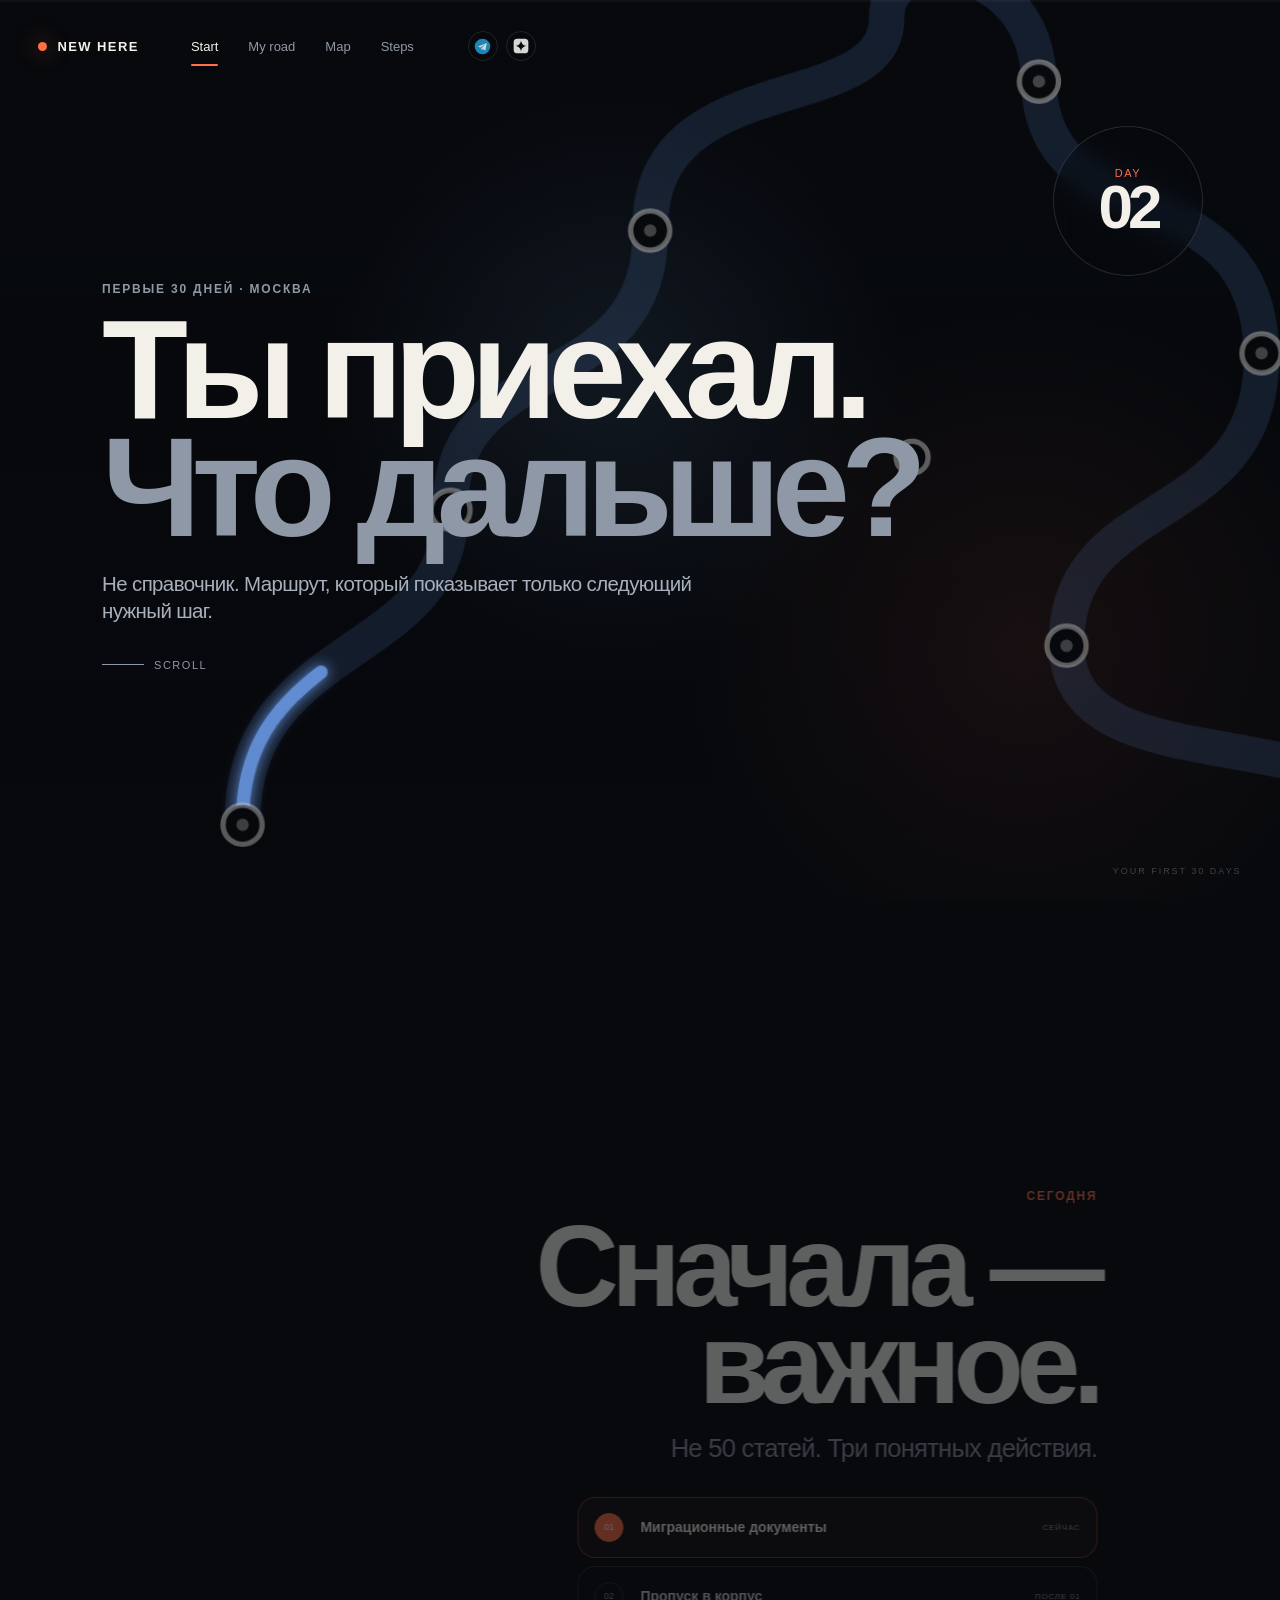
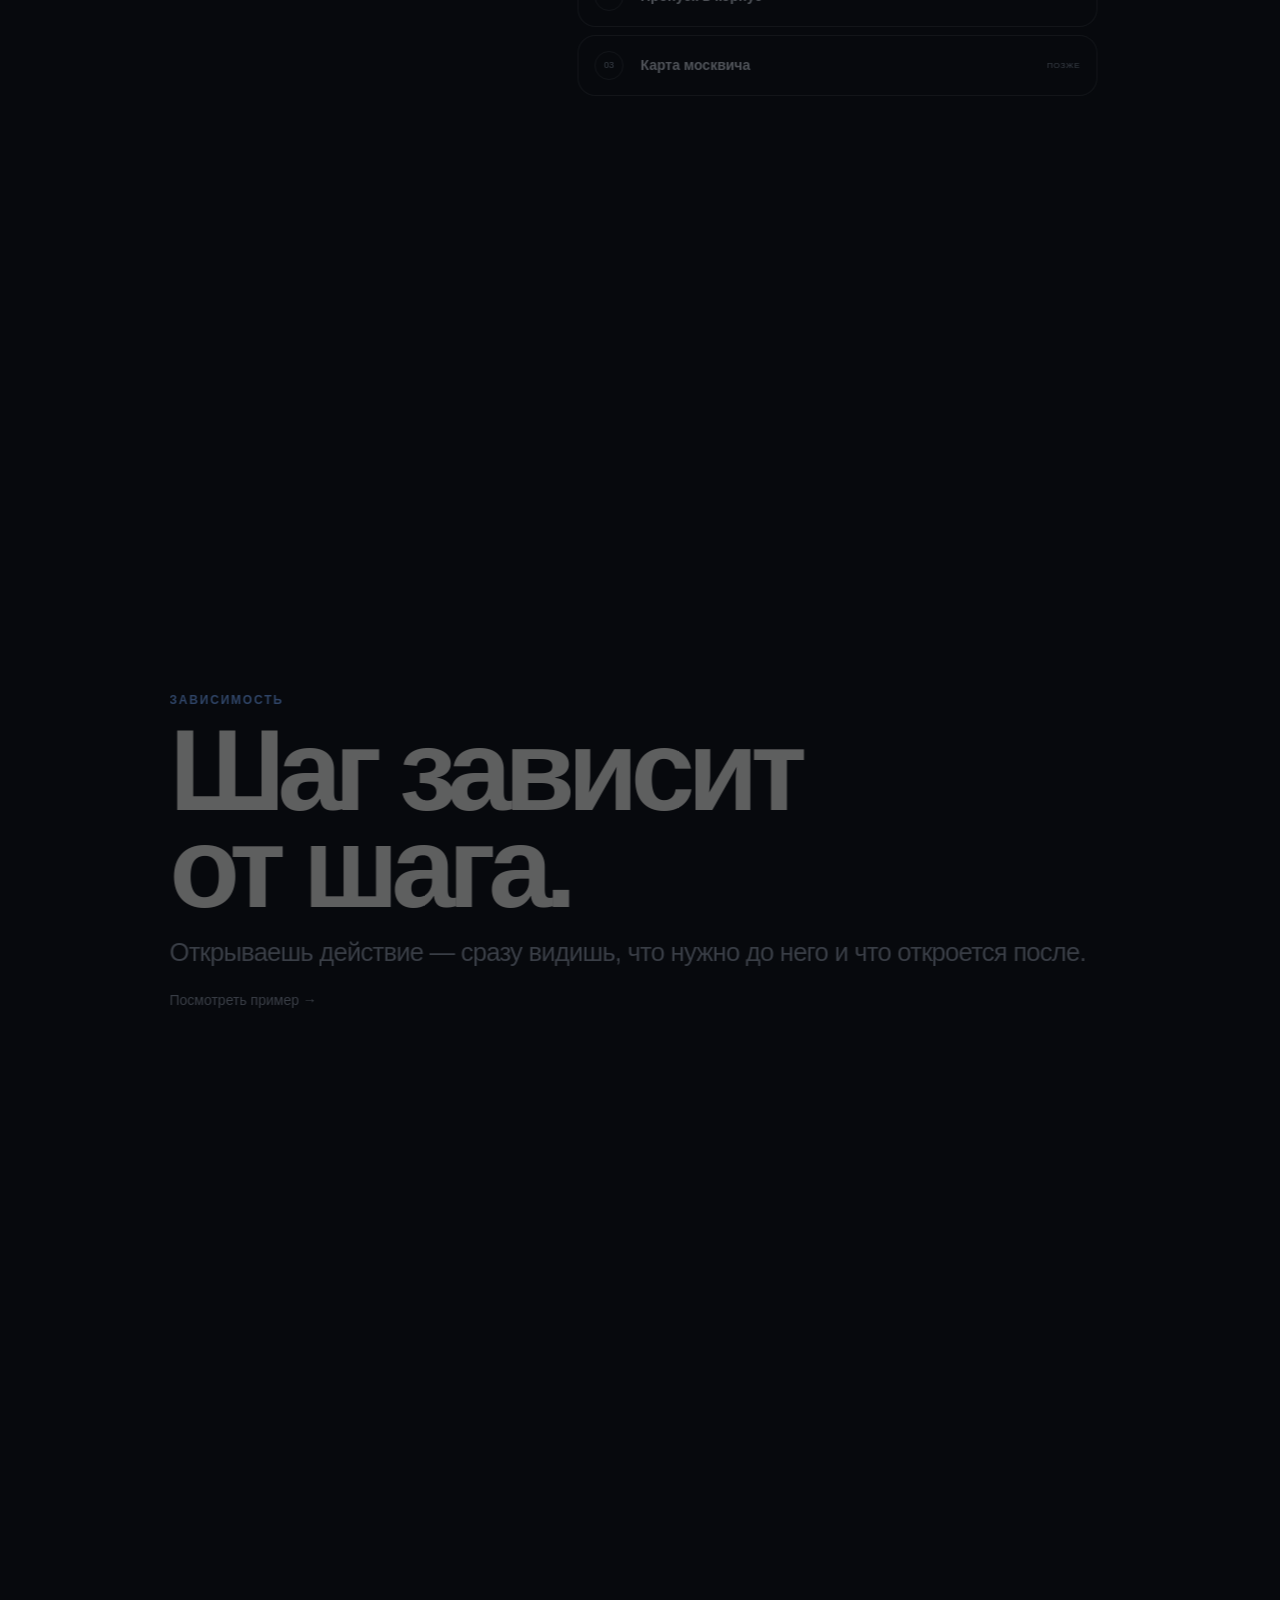
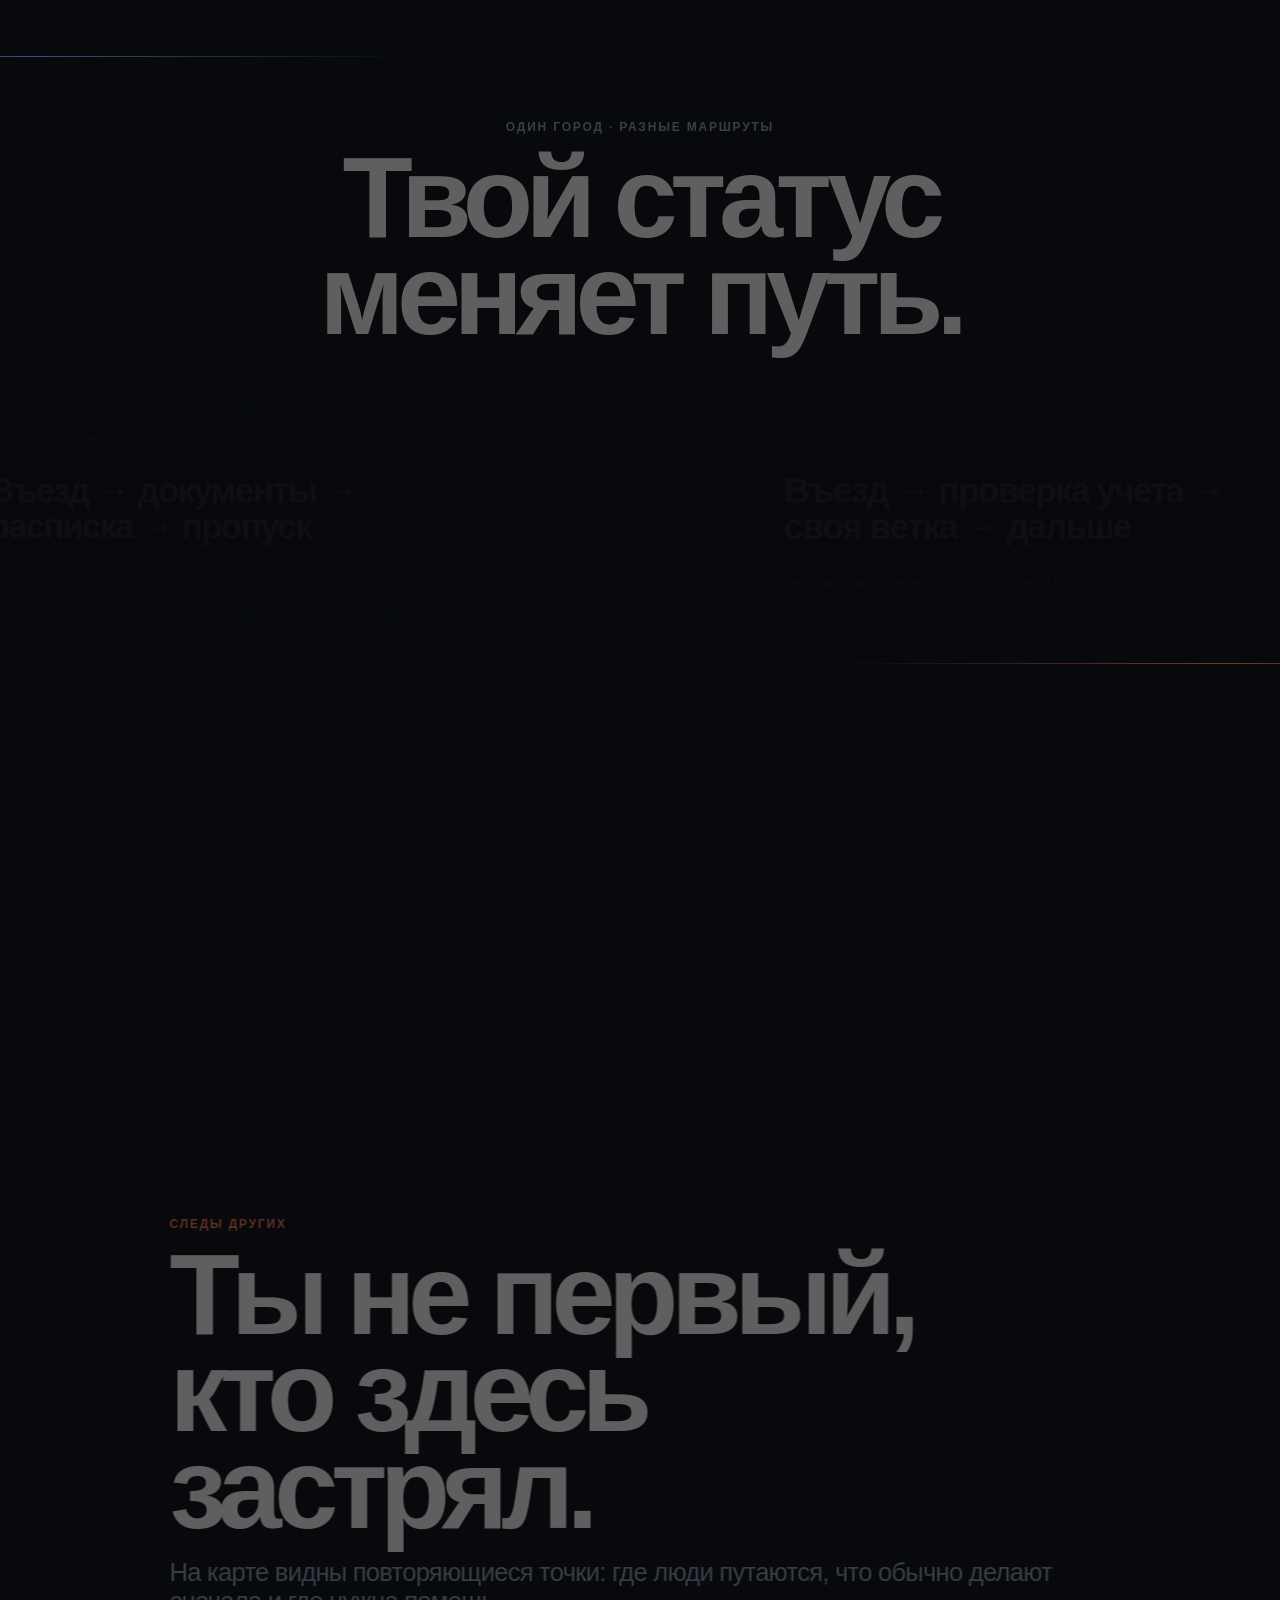
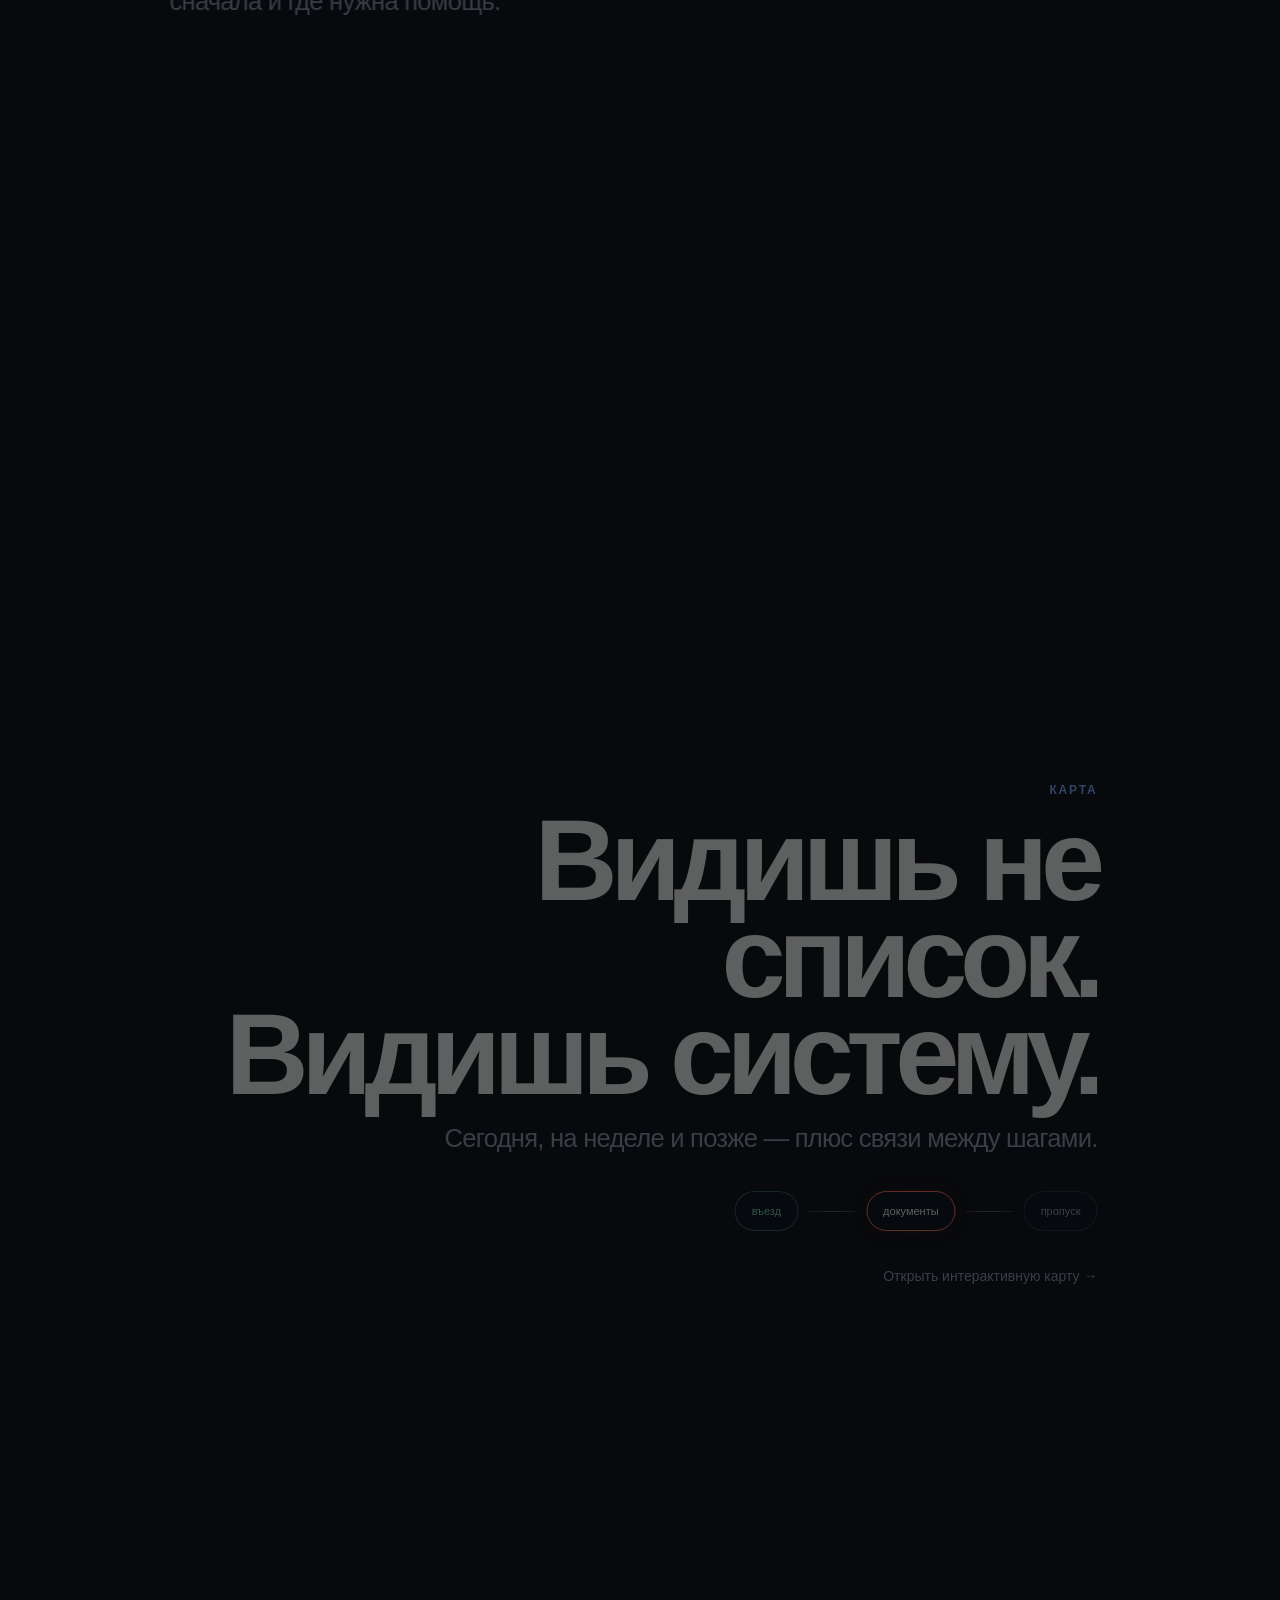
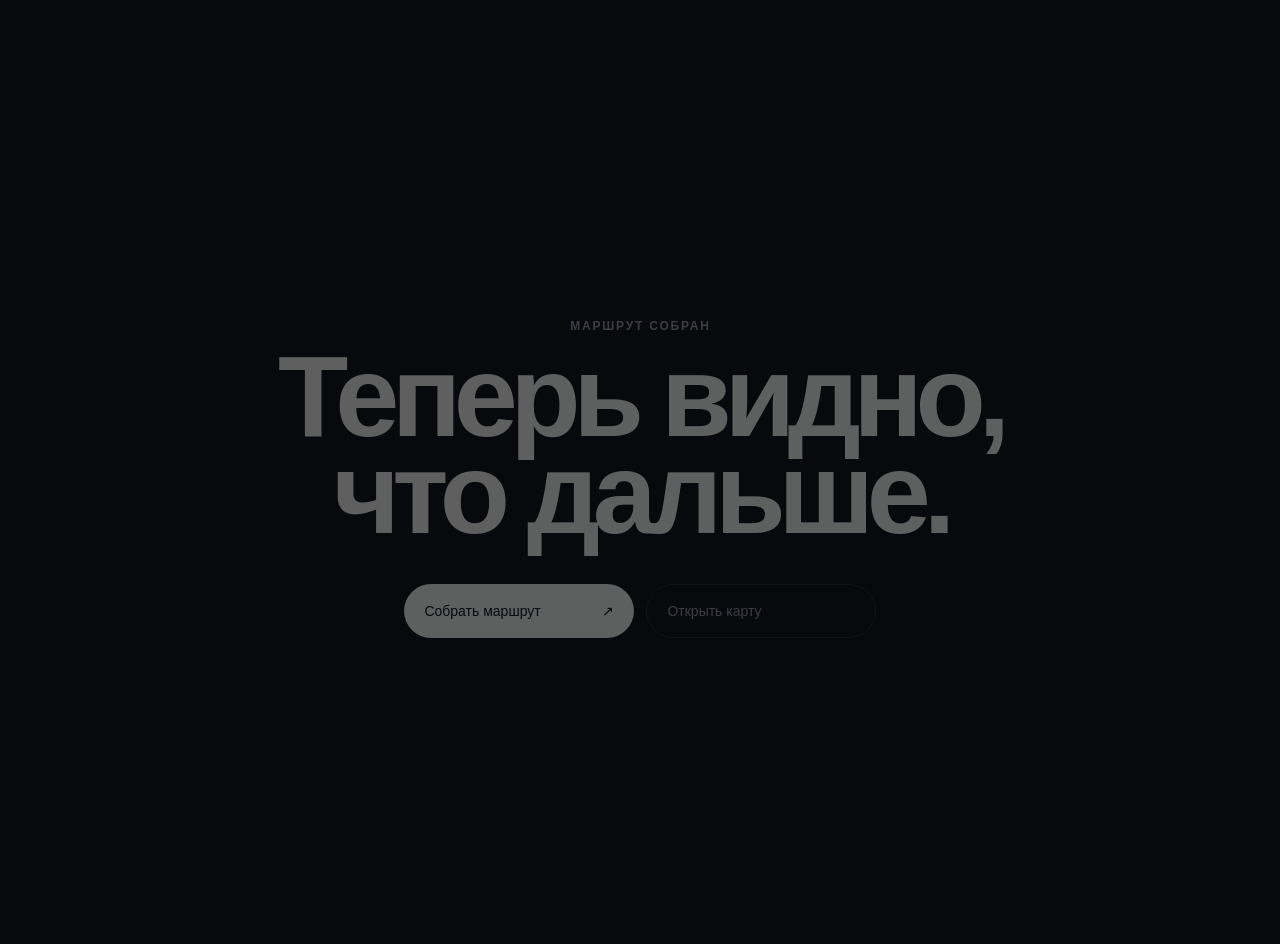
==== commit d23f40c1: "Update Telegram and Dzen links" ====
--- a/index.html
+++ b/index.html
@@ -18,6 +18,20 @@
       <a href="map.html">Map</a>
       <a href="step.html">Steps</a>
     </nav>
+    <div class="header-socials" aria-label="Social media">
+      <a class="header-social telegram" href="https://t.me/NEWHEREmsk" target="_blank" rel="noopener noreferrer" aria-label="Telegram" title="Telegram">
+        <svg viewBox="0 0 24 24" aria-hidden="true">
+          <circle cx="12" cy="12" r="11" fill="#229ED9"/>
+          <path d="M6.4 11.55 17.3 7.35c.5-.19.94.12.77.86l-1.86 8.78c-.14.62-.52.77-1.05.48l-2.84-2.09-1.37 1.32c-.15.15-.28.28-.57.28l.2-2.9 5.28-4.77c.23-.2-.05-.32-.35-.12l-6.53 4.11-2.82-.88c-.61-.19-.62-.61.13-.9Z" fill="#fff"/>
+        </svg>
+      </a>
+      <a class="header-social dzen" href="https://dzen.ru/id/6918bf8bcb706418d575158e" target="_blank" rel="noopener noreferrer" aria-label="Dzen" title="Dzen">
+        <svg viewBox="0 0 24 24" aria-hidden="true">
+          <rect x="1" y="1" width="22" height="22" rx="5.5" fill="#fff"/>
+          <path d="M12 3.15C12 8.22 8.22 12 3.15 12C8.22 12 12 15.78 12 20.85C12 15.78 15.78 12 20.85 12C15.78 12 12 8.22 12 3.15Z" fill="#08090B"/>
+        </svg>
+      </a>
+    </div>
   </header>
 
   <div class="route-stage" aria-hidden="true">
--- a/home-v4.css
+++ b/home-v4.css
@@ -283,3 +283,125 @@
   .v4-home .scene-hero{min-height:96svh;padding-top:12vh;padding-bottom:0}
   .v4-home .scene-hero .scene-copy{transform:none}
 }
+
+/* =========================================================
+   RESPONSIVE HOME PASS — keep V6 visual language on every device
+   ========================================================= */
+@media (max-width:900px){
+  .v4-home .site-header{left:20px;right:20px;top:18px;width:auto;gap:24px;align-items:center;overflow:visible}
+  .v4-home .brand{flex:0 0 auto;font-size:11px}
+  .v4-home .nav{display:flex;gap:16px;overflow-x:auto;max-width:calc(100vw - 140px);scrollbar-width:none;padding-bottom:5px}
+  .v4-home .nav::-webkit-scrollbar{display:none}
+  .v4-home .nav a{display:block!important;flex:0 0 auto;font-size:11px;white-space:nowrap;padding:7px 0}
+
+  .route-camera{width:160vw;height:108vh;left:-30vw;top:-4vh}
+  .v4-home .scene{min-height:100svh;padding:110px 24px 72px}
+  .v4-home .scene-hero{min-height:100svh;padding-top:116px;padding-bottom:54px;align-items:center}
+  .scene-left,.scene-right,.scene-center{margin-left:0;margin-right:0;max-width:min(88vw,760px);text-align:left}
+  .scene-right{margin-left:auto}
+  .scene-copy h1{font-size:clamp(70px,15vw,118px)}
+  .scene-copy h2{font-size:clamp(58px,13vw,100px)}
+  .scene-copy p{font-size:clamp(17px,3vw,24px);max-width:620px}
+  .hero-badge{width:110px;height:110px;right:24px;top:110px}
+  .hero-badge strong{font-size:44px}
+  .route-variants{grid-template-columns:1fr;gap:12px;margin-top:32px}
+  .route-variant{min-height:160px;padding:20px}
+  .trace-pill:nth-child(2),.trace-pill:nth-child(3){margin-left:0}
+  .map-preview-mini{justify-content:flex-start;flex-wrap:wrap}
+  .cap-1,.cap-2,.cap-3,.cap-4{display:none}
+}
+
+@media (max-width:620px){
+  .v4-home .site-header{left:16px;right:16px;top:14px;gap:16px}
+  .v4-home .brand{font-size:10px}
+  .v4-home .brand-mark{width:8px;height:8px}
+  .v4-home .nav{gap:12px;max-width:calc(100vw - 112px)}
+  .v4-home .nav a{font-size:9.5px;padding:6px 0}
+  .v4-home .nav a:nth-child(2){display:block!important}
+
+  .route-camera{width:220vw;height:115vh;left:-58vw;top:-8vh;opacity:.72}
+  .route-shadow{stroke-width:32}
+  .route-main{stroke-width:12}
+  .route-branch{stroke-width:9}
+  .v4-home .scene{min-height:98svh;padding:96px 18px 54px;align-items:center}
+  .v4-home .scene-hero{min-height:100svh;padding-top:104px;padding-bottom:44px}
+  .scene-left,.scene-right,.scene-center{max-width:100%;margin:0;text-align:left}
+  .scene-copy h1{font-size:clamp(56px,18vw,88px);line-height:.86}
+  .scene-copy h2{font-size:clamp(50px,16vw,78px);line-height:.88}
+  .scene-copy p{font-size:16px;line-height:1.42;margin-top:18px}
+  .hero-badge{display:none}
+  .scroll-cue{margin-top:26px}
+  .scene-task-preview{max-width:100%;margin-top:24px;margin-left:0}
+  .mini-task{grid-template-columns:30px 1fr;padding:12px 13px}
+  .mini-task small{display:none}
+  .route-variant{min-height:145px;border-radius:22px}
+  .route-variant strong{font-size:23px}
+  .route-variant span{font-size:11px}
+  .trace-stack{margin-top:26px}
+  .trace-pill{width:100%;border-radius:18px;padding:11px 13px}
+  .trace-pill b{font-size:11px}
+  .map-preview-mini{gap:7px;margin-top:28px}
+  .map-preview-mini i{width:22px}
+  .preview-node{font-size:10px;padding:10px 12px}
+  .final-actions{justify-content:flex-start;margin-top:28px}
+  .primary-action,.secondary-action{min-width:0;width:100%;padding:16px 18px}
+}
+
+@media (max-width:390px){
+  .v4-home .nav{gap:10px;max-width:calc(100vw - 104px)}
+  .v4-home .nav a{font-size:9px}
+  .scene-copy h1{font-size:54px}
+  .scene-copy h2{font-size:48px}
+  .route-camera{width:240vw;left:-70vw}
+}
+
+@media (min-width:901px) and (max-height:760px){
+  .v4-home .scene-hero{min-height:100vh;padding-top:88px;padding-bottom:24px}
+  .v4-home .scene{min-height:105vh;padding-top:96px;padding-bottom:54px}
+  .scene-copy h1{font-size:clamp(72px,9vw,130px)}
+  .scene-copy h2{font-size:clamp(62px,7.5vw,110px)}
+  .scene-copy p{font-size:clamp(16px,1.6vw,24px)}
+  .hero-badge{width:118px;height:118px;top:100px}
+}
+
+
+/* Social links — Telegram + Dzen */
+.header-socials{
+  display:flex;
+  align-items:center;
+  gap:8px;
+  margin-left:2px;
+  flex:0 0 auto;
+}
+.header-social{
+  width:30px;
+  height:30px;
+  display:inline-flex;
+  align-items:center;
+  justify-content:center;
+  border:1px solid rgba(255,255,255,.13);
+  border-radius:50%;
+  text-decoration:none;
+  opacity:.84;
+  transition:opacity .2s ease, transform .2s ease, border-color .2s ease, background .2s ease;
+  box-sizing:border-box;
+}
+.header-social:hover{
+  opacity:1;
+  transform:translateY(-1px);
+  border-color:rgba(255,255,255,.3);
+  background:rgba(255,255,255,.05);
+}
+.header-social svg{width:16px;height:16px;display:block}
+.header-social.telegram svg{width:17px;height:17px}
+
+@media(max-width:720px){
+  .header-socials{gap:5px;margin-left:0}
+  .header-social{width:27px;height:27px}
+  .header-social svg{width:14px;height:14px}
+  .header-social.telegram svg{width:15px;height:15px}
+}
+@media(max-width:520px){
+  .header-socials{gap:4px}
+  .header-social{width:25px;height:25px}
+}
